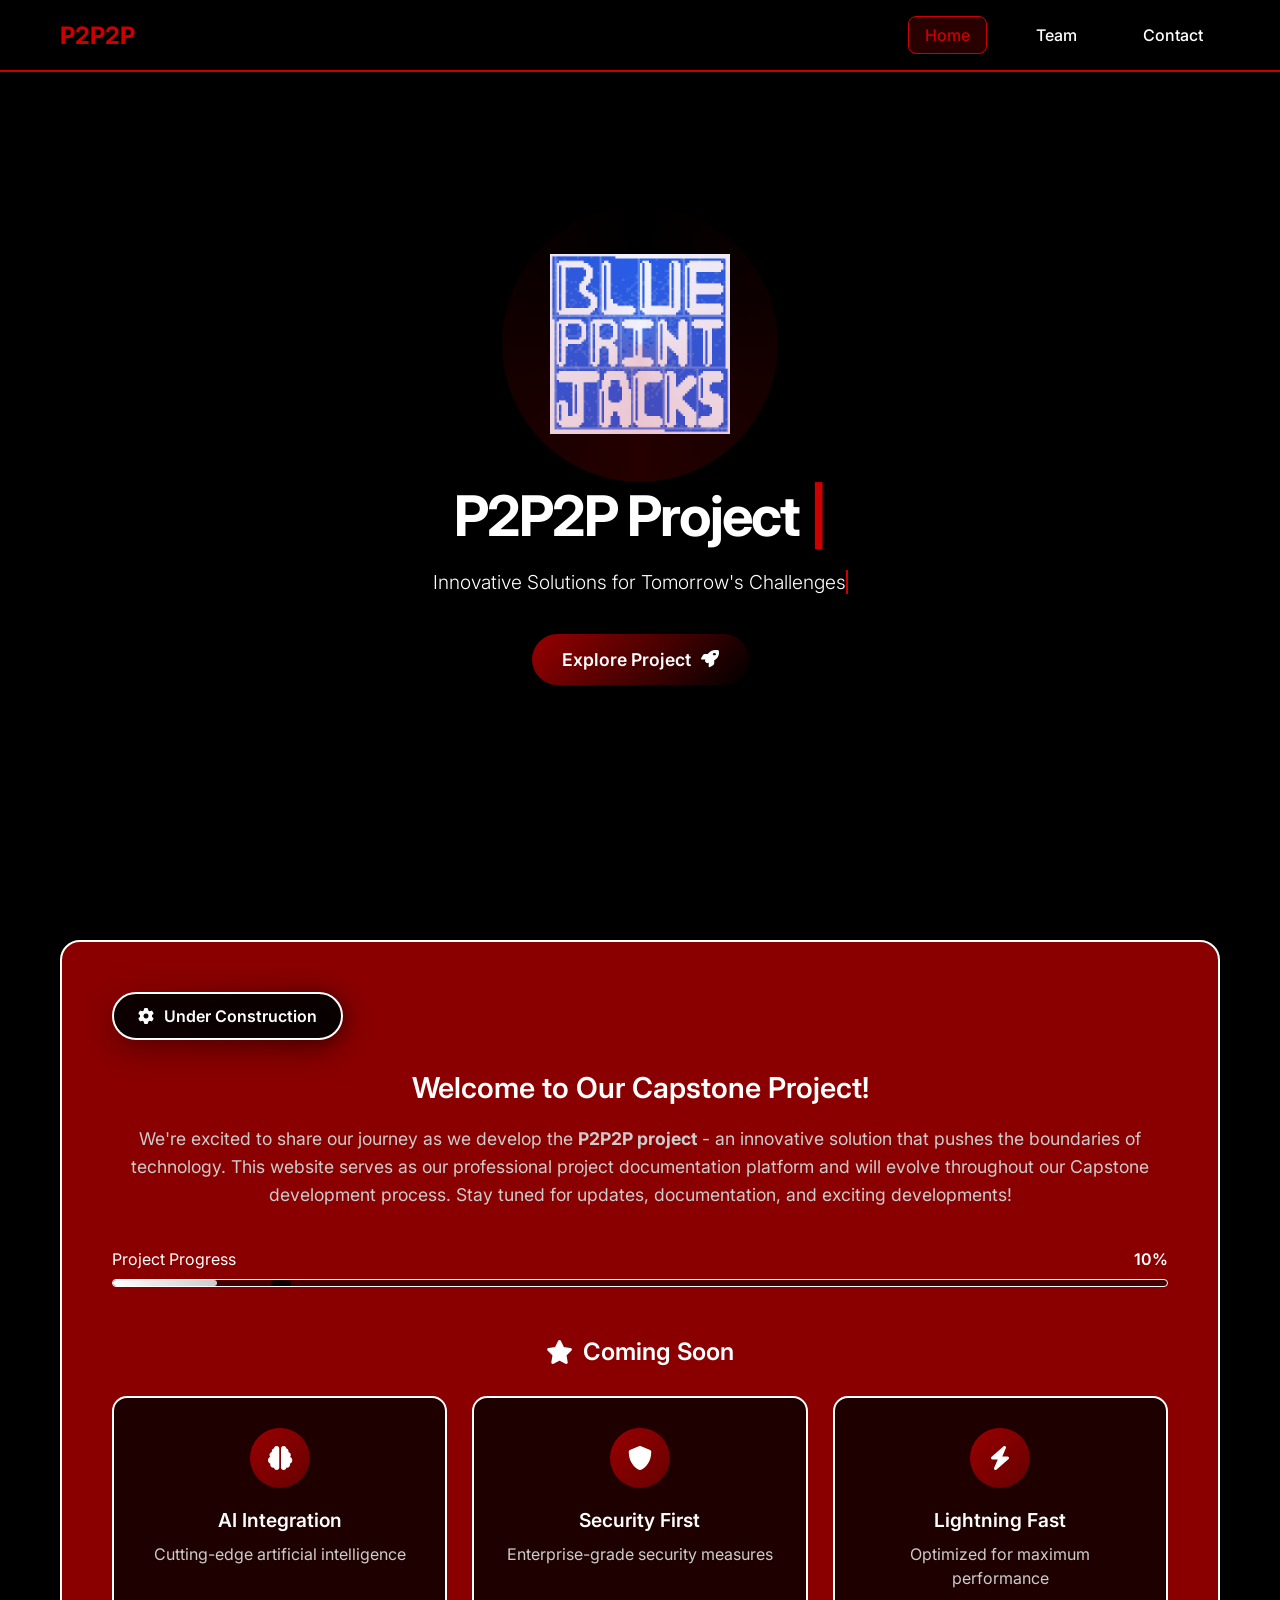
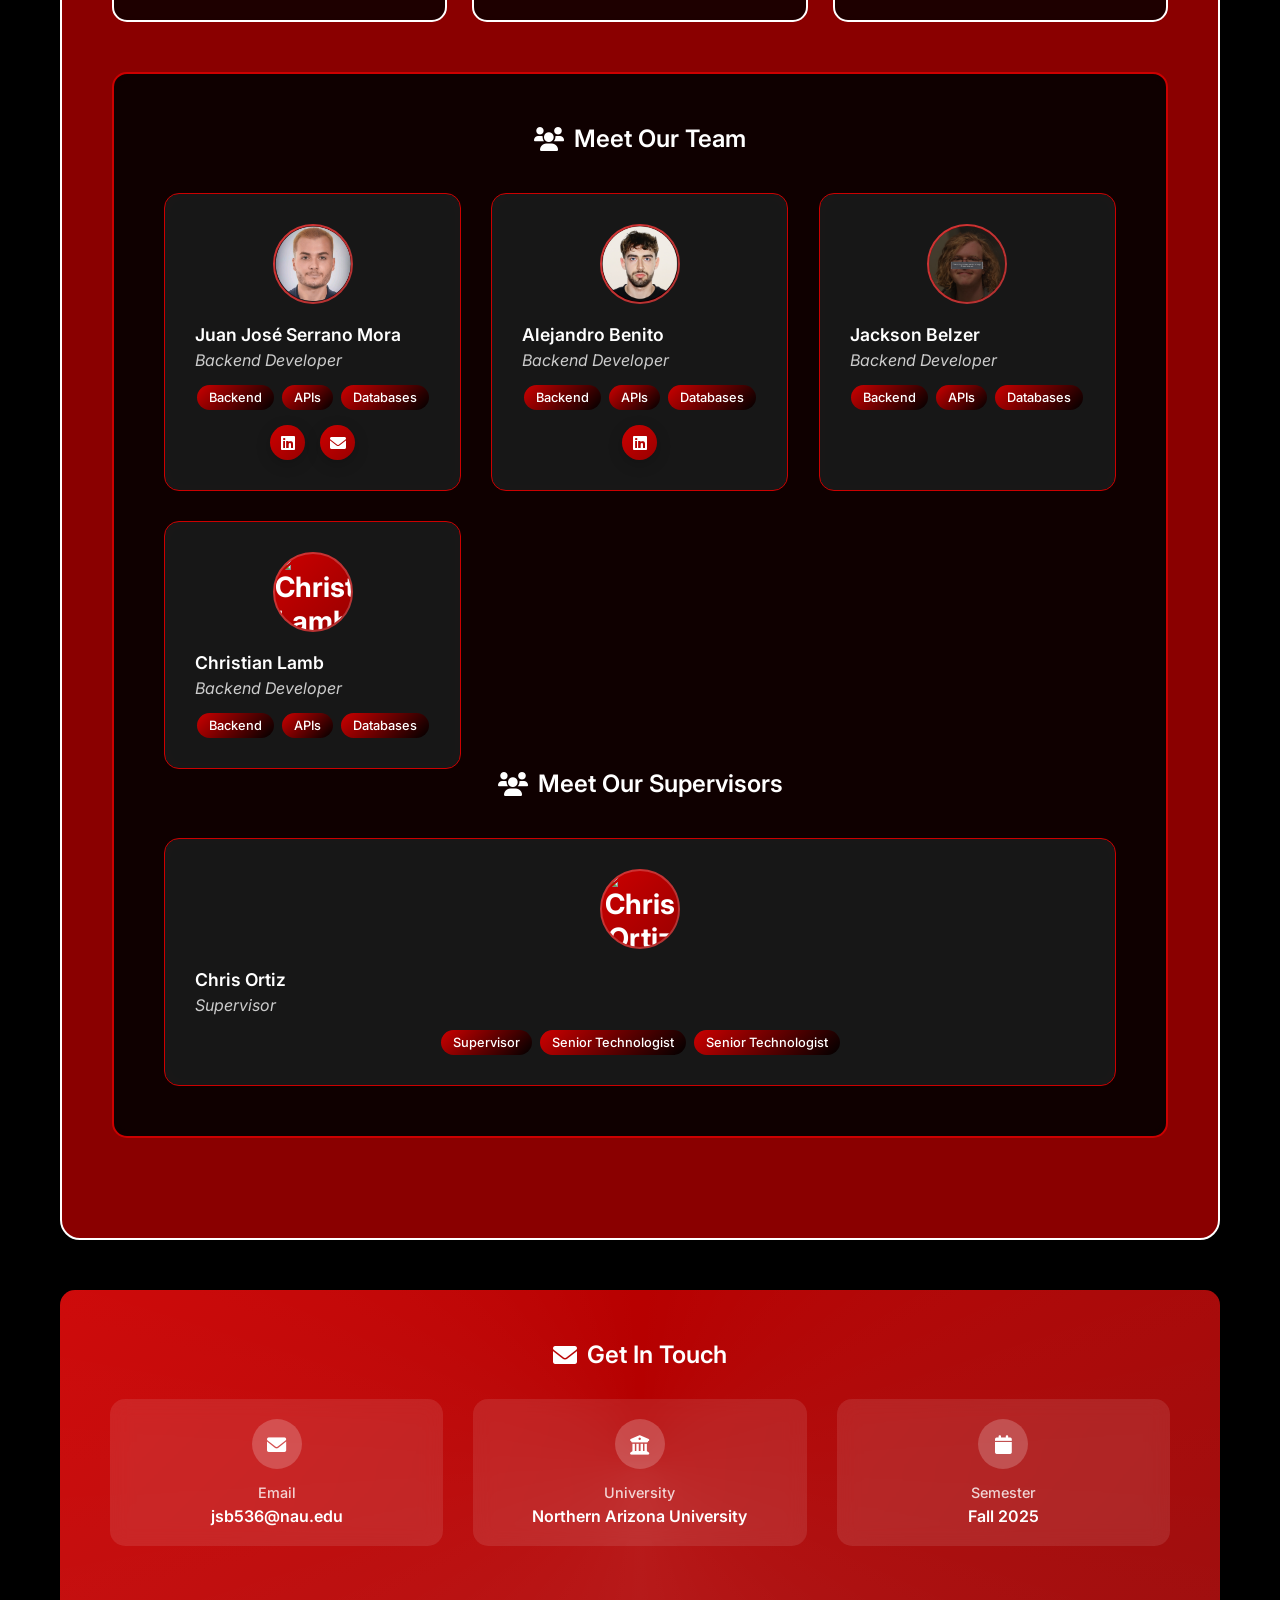
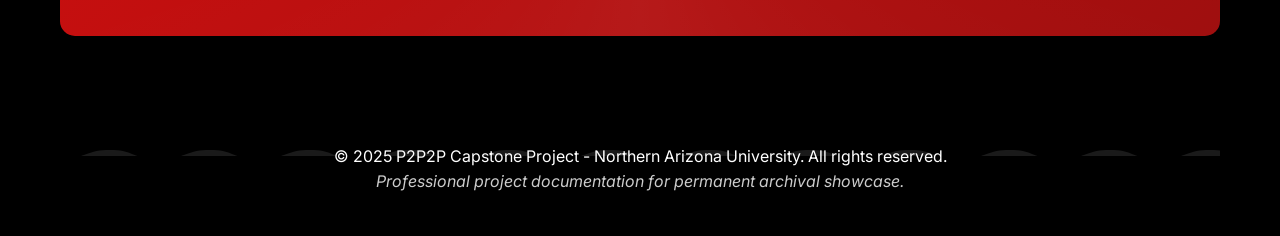
==== index.html @ 93c485c7 "Added new supervisor section and new images" ====
<!DOCTYPE html>
<html lang="en">
<head>
    <meta charset="UTF-8">
    <meta name="viewport" content="width=device-width, initial-scale=1.0">
    <meta name="description" content="P2P2P Capstone Project - Northern Arizona University Fall 2025. Professional project documentation and development showcase.">
    <meta name="keywords" content="Capstone, P2P2P, Northern Arizona University, Software Engineering, Computer Science">
    <meta name="author" content="Juan José Serrano Mora, Alejandro Benito">
    <title>P2P2P - Capstone Project | Northern Arizona University</title>
    <link href="https://fonts.googleapis.com/css2?family=Inter:wght@300;400;600;700&display=swap" rel="stylesheet">
    <link rel="stylesheet" href="https://cdnjs.cloudflare.com/ajax/libs/font-awesome/6.0.0/css/all.min.css">
    <link rel="stylesheet" href="styles.css">
</head>
<body>
    <!-- Particles Background -->
    <div class="particles-container" id="particles"></div>
    
    <!-- Navigation -->
    <nav class="nav">
        <div class="nav-container">
            <div class="nav-logo">P2P2P</div>
            <div class="nav-menu">
                <a href="#home" class="nav-link">Home</a>
                <a href="#team" class="nav-link">Team</a>
                <a href="#contact" class="nav-link">Contact</a>
            </div>
            <div class="nav-toggle" id="mobile-menu">
                <span class="bar"></span>
                <span class="bar"></span>
                <span class="bar"></span>
            </div>
        </div>
    </nav>

    <div class="container">
        <!-- Hero Section -->
        <section class="hero" id="home">
            <div class="hero-content">
                <div class="logo-container">
                    <div class="logo">
                        <img src="./images/blueprint_jacks_big.png" alt="P2P2P Team Logo" class="logo-image">
                        <div class="logo-glow"></div>
                    </div>
                </div>
                <h1 class="project-title">
                    <span class="title-line">P2P2P Project</span>
                    <span class="title-cursor">|</span>
                </h1>
                <p class="project-subtitle typing-text">Innovative Solutions for Tomorrow's Challenges</p>
                <a href="https://github.com/xyloquack/P2P2P" target="_blank" class="cta-button">
                    <span>Explore Project</span>
                    <i class="fas fa-rocket"></i>
                </a>
            </div>
        </section>

        <!-- Main Content -->
        <main class="main-content">
            <div class="construction-badge">
                <i class="fas fa-cog"></i>
                <span>Under Construction</span>
                <div class="badge-glow"></div>
            </div>

            <h2 class="welcome-message">Welcome to Our Capstone Project!</h2>
            
            <p class="description">
                We're excited to share our journey as we develop the <strong>P2P2P project</strong> - an innovative solution that pushes the boundaries 
                of technology. This website serves as our professional project documentation platform and will evolve throughout 
                our Capstone development process. Stay tuned for updates, documentation, and exciting developments!
            </p>

            <!-- Interactive Progress Bar -->
            <div class="progress-section">
                <div class="progress-label">
                    <span>Project Progress</span>
                    <span class="progress-percentage">15%</span>
                </div>
                <div class="progress-bar">
                    <div class="progress-fill"></div>
                    <div class="progress-sparkle"></div>
                </div>
            </div>

            <!-- Features Preview -->
            <div class="features-preview">
                <h3 class="section-title">
                    <i class="fas fa-star"></i>
                    Coming Soon
                </h3>
                <div class="features-grid">
                    <div class="feature-card">
                        <div class="feature-icon">
                            <i class="fas fa-brain"></i>
                        </div>
                        <h4>AI Integration</h4>
                        <p>Cutting-edge artificial intelligence</p>
                    </div>
                    <div class="feature-card">
                        <div class="feature-icon">
                            <i class="fas fa-shield-alt"></i>
                        </div>
                        <h4>Security First</h4>
                        <p>Enterprise-grade security measures</p>
                    </div>
                    <div class="feature-card">
                        <div class="feature-icon">
                            <i class="fas fa-bolt"></i>
                        </div>
                        <h4>Lightning Fast</h4>
                        <p>Optimized for maximum performance</p>
                    </div>
                </div>
            </div>

            <!-- Team Section -->
            <section class="team-section" id="team">
                <h3 class="section-title">
                    <i class="fas fa-users"></i>
                    Meet Our Team
                </h3>
                <div class="team-grid">
                    <div class="team-member">
                        <div class="member-avatar">
                            <img src="./images/juan_jose_serrano.png" alt="Juan José Serrano" class="member-photo">
                            <div class="avatar-ring"></div>
                        </div>
                        <div class="member-info">
                            <div class="member-name">Juan José Serrano Mora</div>
                            <div class="member-role">Backend Developer</div>
                            <div class="member-skills">
                                <span class="skill">Backend</span>
                                <span class="skill">APIs</span>
                                <span class="skill">Databases</span>
                            </div>
                            <div class="member-links">
                                <a href="https://www.linkedin.com/in/juan-jos%C3%A9-serrano-mora/" target="_blank" class="member-linkedin">
                                    <i class="fab fa-linkedin"></i>
                                </a>
                                <a href="mailto:jserranom04@gmail.com" class="member-email">
                                    <i class="fas fa-envelope"></i>
                                </a>
                            </div>
                        </div>
                    </div>
                    <div class="team-member">
                        <div class="member-avatar">
                            <img src="./images/alejandro_benito.png" alt="Alejandro Benito" class="member-photo">
                            <div class="avatar-ring"></div>
                        </div>
                        <div class="member-info">
                            <div class="member-name">Alejandro Benito</div>
                            <div class="member-role">Backend Developer</div>
                            <div class="member-skills">
                                <span class="skill">Backend</span>
                                <span class="skill">APIs</span>
                                <span class="skill">Databases</span>
                            </div>
                            <div class="member-links">
                                <a href="https://www.linkedin.com/in/albenito" target="_blank" class="member-linkedin">
                                    <i class="fab fa-linkedin"></i>
                                </a>
                            </div>
                        </div>
                    </div>
                    <div class="team-member">
                        <div class="member-avatar">
                            <img src="./images/jackson_belzer.png" alt="Jackson Belzer" class="member-photo">
                            <div class="avatar-ring"></div>
                        </div>
                        <div class="member-info">
                            <div class="member-name">Jackson Belzer</div>
                            <div class="member-role">Backend Developer</div>
                            <div class="member-skills">
                                <span class="skill">Backend</span>
                                <span class="skill">APIs</span>
                                <span class="skill">Databases</span>
                            </div>
                        </div>
                    </div>
                    <div class="team-member">
                        <div class="member-avatar">
                            <img src="./images/christian_lamb.png" alt="Christian Lamb" class="member-photo">
                            <div class="avatar-ring"></div>
                        </div>
                        <div class="member-info">
                            <div class="member-name">Christian Lamb</div>
                            <div class="member-role">Backend Developer</div>
                            <div class="member-skills">
                                <span class="skill">Backend</span>
                                <span class="skill">APIs</span>
                                <span class="skill">Databases</span>
                            </div>
                        </div>
                    </div>
                </div>
                <h3 class="section-title">
                    <i class="fas fa-users"></i>
                    Meet Our Supervisors
                </h3>
                <div class="sand disk team">
                    <div class="team-member">
                        <div class="member-avatar">
                            <img src="./images/chris_ortiz.png" alt="Chris Ortiz" class="member-photo">
                            <div class="avatar-ring"></div>
                        </div>
                        <div class="member-info">
                            <div class="member-name">Chris Ortiz</div>
                            <div class="member-role">Supervisor</div>
                            <div class="member-skills">
                                <span class="skill">Supervisor</span>
                                <span class="skill">Senior Technologist</span>
                                <span class="skill">Senior Technologist</span>
                            </div>
                        </div>
                    </div>
                </div>
            </section>
        </main>

        <!-- Contact Section -->
        <section class="contact-section" id="contact">
            <h3 class="section-title">
                <i class="fas fa-envelope"></i>
                Get In Touch
            </h3>
            <div class="contact-content">
                <div class="contact-info">
                    <div class="contact-item">
                        <div class="contact-icon">
                            <i class="fas fa-envelope"></i>
                        </div>
                        <div class="contact-details">
                            <span class="contact-label">Email</span>
                            <span class="contact-value">jsb536@nau.edu</span>
                        </div>
                    </div>
                    <div class="contact-item">
                        <div class="contact-icon">
                            <i class="fas fa-university"></i>
                        </div>
                        <div class="contact-details">
                            <span class="contact-label">University</span>
                            <span class="contact-value">Northern Arizona University</span>
                        </div>
                    </div>
                    <div class="contact-item">
                        <div class="contact-icon">
                            <i class="fas fa-calendar"></i>
                        </div>
                        <div class="contact-details">
                            <span class="contact-label">Semester</span>
                            <span class="contact-value">Fall 2025</span>
                        </div>
                    </div>
                </div>
            </div>
        </section>

        <!-- Footer -->
        <footer class="footer">
            <div class="footer-content">
                <p>&copy; 2025 P2P2P Capstone Project - Northern Arizona University. All rights reserved.</p>
                <p class="footer-tagline">Professional project documentation for permanent archival showcase.</p>
            </div>
            <div class="footer-wave"></div>
        </footer>
    </div>

    <!-- Scripts -->
    <script src="script.js"></script>
</body>
</html>
---- styles.css ----
/* ==========================================================================
   P2P2P Project - Advanced Styles
   ========================================================================== */

/* Reset and Base Styles */
* {
    margin: 0;
    padding: 0;
    box-sizing: border-box;
}

:root {
    --primary-gradient: linear-gradient(135deg, #CC0000 0%, #990000 100%);
    --secondary-gradient: linear-gradient(135deg, #990000 0%, #000000 100%);
    --accent-gradient: linear-gradient(135deg, #CC0000 0%, #000000 100%);
    --dark-gradient: linear-gradient(135deg, #000000 0%, #1A1A1A 100%);
    
    --text-light: rgba(255, 255, 255, 1);
    --text-dark: #FFFFFF;
    --text-muted: #CCCCCC;
    
    --shadow-soft: 0 10px 30px rgba(0, 0, 0, 0.3);
    --shadow-medium: 0 20px 60px rgba(0, 0, 0, 0.4);
    --shadow-strong: 0 30px 80px rgba(204, 0, 0, 0.3);
    
    --border-radius-sm: 8px;
    --border-radius-md: 15px;
    --border-radius-lg: 20px;
    --border-radius-xl: 30px;
    
    --transition-fast: 0.2s ease;
    --transition-medium: 0.3s ease;
    --transition-slow: 0.5s ease;
}

body {
    font-family: 'Inter', sans-serif;
    background: #000000;
    min-height: 100vh;
    color: #FFFFFF;
    overflow-x: hidden;
    position: relative;
}

.container {
    max-width: 1200px;
    margin: 0 auto;
    padding: 0 20px;
    position: relative;
    z-index: 2;
}

/* ==========================================================================
   Particles Background
   ========================================================================== */
.particles-container {
    position: fixed;
    top: 0;
    left: 0;
    width: 100%;
    height: 100%;
    z-index: 1;
    pointer-events: none;
}

.particle {
    position: absolute;
    background: rgba(255, 255, 255, 0.1);
    border-radius: 50%;
    pointer-events: none;
    animation: float-particle linear infinite;
}

@keyframes float-particle {
    from {
        transform: translateY(100vh) rotate(0deg);
        opacity: 0;
    }
    10% {
        opacity: 1;
    }
    90% {
        opacity: 1;
    }
    to {
        transform: translateY(-100px) rotate(360deg);
        opacity: 0;
    }
}

/* ==========================================================================
   Navigation
   ========================================================================== */
.nav {
    position: fixed;
    top: 0;
    left: 0;
    right: 0;
    background: rgba(0, 0, 0, 0.9);
    backdrop-filter: blur(20px);
    border-bottom: 2px solid #CC0000;
    z-index: 1000;
    transition: var(--transition-medium);
}

.nav.scrolled {
    background: rgba(0, 0, 0, 0.95);
    box-shadow: 0 4px 20px rgba(204, 0, 0, 0.3);
}

.nav-container {
    max-width: 1200px;
    margin: 0 auto;
    padding: 1rem 20px;
    display: flex;
    justify-content: space-between;
    align-items: center;
}

.nav-logo {
    font-size: 1.5rem;
    font-weight: 700;
    color: #CC0000;
    text-decoration: none;
    text-shadow: 2px 2px 4px rgba(0, 0, 0, 0.8);
    transition: var(--transition-medium);
}

.nav-logo:hover {
    color: #FF0000;
    text-shadow: 0 0 10px rgba(204, 0, 0, 0.5);
}

.nav-menu {
    display: flex;
    gap: 2rem;
}

.nav-link {
    color: #FFFFFF;
    text-decoration: none;
    font-weight: 500;
    position: relative;
    transition: var(--transition-medium);
    padding: 8px 16px;
    border-radius: var(--border-radius-sm);
    border: 1px solid transparent;
}

.nav-link:hover {
    color: #CC0000;
    background: rgba(204, 0, 0, 0.1);
    border-color: #CC0000;
    transform: translateY(-2px);
}

.nav-link::after {
    content: '';
    position: absolute;
    bottom: 2px;
    left: 50%;
    width: 0;
    height: 2px;
    background: #CC0000;
    transition: var(--transition-medium);
    transform: translateX(-50%);
}

.nav-link:hover::after {
    width: 80%;
}

.nav-toggle {
    display: none;
    flex-direction: column;
    cursor: pointer;
}

.bar {
    width: 25px;
    height: 3px;
    background: white;
    margin: 3px 0;
    transition: var(--transition-medium);
}

/* ==========================================================================
   Hero Section
   ========================================================================== */
.hero {
    min-height: 100vh;
    display: flex;
    align-items: center;
    justify-content: center;
    text-align: center;
    position: relative;
    padding: 60px 0 40px 0;
}

.hero-content {
    position: relative;
    z-index: 3;
}

.logo-container {
    margin-bottom: 30px;
    position: relative;
}

.logo {
    width: 216px;
    height: 216px;
    margin: 0 auto;
    display: flex;
    align-items: center;
    justify-content: center;
    position: relative;
    animation: float 3s ease-in-out infinite;
    transition: var(--transition-medium);
}

.logo:hover {
    transform: scale(1.05);
}

.logo-image {
    width: 180px;
    height: 180px;
    object-fit: contain;
    filter: drop-shadow(4px 4px 8px rgba(0, 0, 0, 0.8));
}

.logo-text {
    font-size: 48px;
    font-weight: bold;
    color: #FFFFFF;
    text-shadow: 2px 2px 4px rgba(0, 0, 0, 0.8);
}

.logo-glow {
    position: absolute;
    top: -30px;
    left: -30px;
    right: -30px;
    bottom: -30px;
    background: conic-gradient(from 0deg, transparent, rgba(204, 0, 0, 0.3), transparent);
    border-radius: 50%;
    animation: rotate 4s linear infinite;
    opacity: 0.6;
}

@keyframes float {
    0%, 100% { transform: translateY(0px); }
    50% { transform: translateY(-10px); }
}

@keyframes rotate {
    from { transform: rotate(0deg); }
    to { transform: rotate(360deg); }
}

.project-title {
    font-size: 3.5rem;
    font-weight: 700;
    color: white;
    margin-bottom: 20px;
    text-shadow: 2px 2px 4px rgba(0, 0, 0, 0.3);
    letter-spacing: -2px;
    position: relative;
}

.title-cursor {
    animation: blink 1s infinite;
    color: #CC0000;
}

@keyframes blink {
    0%, 50% { opacity: 1; }
    51%, 100% { opacity: 0; }
}

.project-subtitle {
    font-size: 1.2rem;
    color: var(--text-light);
    margin-bottom: 40px;
    font-weight: 300;
    opacity: 0;
    animation: fadeInUp 1s ease 0.5s forwards;
}

.typing-text {
    border-right: 2px solid #CC0000;
    animation: typing 3s steps(40, end), blink-caret 0.75s step-end infinite;
    white-space: nowrap;
    overflow: hidden;
}

@keyframes typing {
    from { width: 0; }
    to { width: 100%; }
}

@keyframes blink-caret {
    from, to { border-color: transparent; }
    50% { border-color: #CC0000; }
}

@keyframes fadeInUp {
    from {
        opacity: 0;
        transform: translateY(30px);
    }
    to {
        opacity: 1;
        transform: translateY(0);
    }
}

.cta-button {
    background: var(--secondary-gradient);
    color: white;
    border: none;
    padding: 15px 30px;
    border-radius: var(--border-radius-xl);
    font-size: 1.1rem;
    font-weight: 600;
    cursor: pointer;
    transition: var(--transition-medium);
    box-shadow: var(--shadow-soft);
    position: relative;
    overflow: hidden;
    display: inline-flex;
    align-items: center;
    gap: 10px;
    text-decoration: none;
}

.cta-button::before {
    content: '';
    position: absolute;
    top: 0;
    left: -100%;
    width: 100%;
    height: 100%;
    background: rgba(255, 255, 255, 0.2);
    transition: var(--transition-medium);
}

.cta-button:hover::before {
    left: 100%;
}

.cta-button:hover {
    transform: translateY(-3px);
    box-shadow: var(--shadow-medium);
}

.cta-button i {
    transition: var(--transition-medium);
}

.cta-button:hover i {
    transform: translateX(5px);
}

/* ==========================================================================
   Main Content
   ========================================================================== */
.main-content {
    background: rgba(153, 0, 0, 0.9);
    backdrop-filter: blur(20px);
    border-radius: var(--border-radius-lg);
    padding: 50px;
    margin: 40px 0;
    box-shadow: var(--shadow-medium);
    position: relative;
    border: 2px solid #FFFFFF;
}

.construction-badge {
    display: inline-flex;
    align-items: center;
    background: rgba(0, 0, 0, 0.9);
    color: white;
    padding: 12px 24px;
    border-radius: var(--border-radius-xl);
    font-weight: 600;
    margin-bottom: 30px;
    box-shadow: var(--shadow-soft);
    position: relative;
    gap: 10px;
    animation: pulse-badge 2s ease-in-out infinite;
    border: 2px solid #FFFFFF;
}

@keyframes pulse-badge {
    0%, 100% { transform: scale(1); }
    50% { transform: scale(1.05); }
}

.construction-badge i {
    animation: spin 2s linear infinite;
}

@keyframes spin {
    from { transform: rotate(0deg); }
    to { transform: rotate(360deg); }
}

.badge-glow {
    position: absolute;
    top: -2px;
    left: -2px;
    right: -2px;
    bottom: -2px;
    background: var(--secondary-gradient);
    border-radius: var(--border-radius-xl);
    z-index: -1;
    filter: blur(10px);
    opacity: 0.5;
    animation: glow-pulse 2s ease-in-out infinite;
}

@keyframes glow-pulse {
    0%, 100% { opacity: 0.5; }
    50% { opacity: 0.8; }
}

.welcome-message {
    font-size: 1.8rem;
    font-weight: 600;
    color: #FFFFFF;
    margin-bottom: 20px;
    text-align: center;
}

.description {
    font-size: 1.1rem;
    line-height: 1.6;
    color: #CCCCCC;
    text-align: center;
    margin-bottom: 40px;
}

/* ==========================================================================
   Progress Section
   ========================================================================== */
.progress-section {
    margin: 40px 0;
}

.progress-label {
    display: flex;
    justify-content: space-between;
    align-items: center;
    margin-bottom: 10px;
}

.progress-percentage {
    font-weight: 600;
    color: #FFFFFF;
}

.progress-bar {
    width: 100%;
    height: 8px;
    background: rgba(0, 0, 0, 0.5);
    border-radius: var(--border-radius-sm);
    overflow: hidden;
    position: relative;
    border: 1px solid #FFFFFF;
}

.progress-fill {
    height: 100%;
    background: linear-gradient(90deg, #FFFFFF 0%, #CCCCCC 100%);
    width: 15%;
    border-radius: var(--border-radius-sm);
    animation: progress-pulse 2s ease-in-out infinite;
    position: relative;
}

@keyframes progress-pulse {
    0%, 100% { opacity: 1; }
    50% { opacity: 0.7; }
}

.progress-sparkle {
    position: absolute;
    top: 0;
    left: 15%;
    width: 20px;
    height: 8px;
    background: rgba(0, 0, 0, 0.8);
    border-radius: var(--border-radius-sm);
    animation: sparkle 1.5s ease-in-out infinite;
}

@keyframes sparkle {
    0%, 100% { opacity: 0; transform: translateX(-10px); }
    50% { opacity: 1; transform: translateX(10px); }
}

/* ==========================================================================
   Features Preview
   ========================================================================== */
.features-preview {
    margin: 50px 0;
}

.section-title {
    font-size: 1.5rem;
    font-weight: 600;
    color: #FFFFFF;
    margin-bottom: 30px;
    display: flex;
    align-items: center;
    justify-content: center;
}

.section-title i {
    margin-right: 10px;
    color: #FFFFFF;
}

.features-grid {
    display: grid;
    grid-template-columns: repeat(auto-fit, minmax(280px, 1fr));
    gap: 25px;
    margin-top: 30px;
}

.feature-card {
    background: rgba(0, 0, 0, 0.8);
    backdrop-filter: blur(10px);
    border-radius: var(--border-radius-md);
    padding: 30px;
    text-align: center;
    transition: var(--transition-medium);
    border: 2px solid #FFFFFF;
    position: relative;
    overflow: hidden;
}

.feature-card::before {
    content: '';
    position: absolute;
    top: 0;
    left: -100%;
    width: 100%;
    height: 100%;
    background: linear-gradient(90deg, transparent, rgba(255, 255, 255, 0.3), transparent);
    transition: var(--transition-slow);
}

.feature-card:hover::before {
    left: 100%;
}

.feature-card:hover {
    transform: translateY(-10px);
    box-shadow: var(--shadow-medium);
}

.feature-icon {
    width: 60px;
    height: 60px;
    background: linear-gradient(135deg, #990000 0%, #660000 100%);
    border-radius: 50%;
    display: flex;
    align-items: center;
    justify-content: center;
    margin: 0 auto 20px;
    color: white;
    font-size: 24px;
    transition: var(--transition-medium);
}

.feature-card:hover .feature-icon {
    transform: scale(1.1) rotate(360deg);
}

.feature-card h4 {
    font-size: 1.2rem;
    font-weight: 600;
    margin-bottom: 10px;
    color: #FFFFFF;
}

.feature-card p {
    color: #CCCCCC;
    line-height: 1.5;
}

/* ==========================================================================
   Team Section
   ========================================================================== */
.team-section {
    background: rgba(0, 0, 0, 0.9);
    backdrop-filter: blur(10px);
    border-radius: var(--border-radius-md);
    padding: 50px;
    margin: 50px 0;
    border: 2px solid #CC0000;
    position: relative;
}

.team-section .section-title {
    margin-bottom: 40px;
    color: var(--text-light);
}

.team-grid {
    display: grid;
    grid-template-columns: repeat(auto-fit, minmax(280px, 1fr));
    gap: 30px;
}

.team-member {
    background: rgba(26, 26, 26, 0.9);
    backdrop-filter: blur(10px);
    border-radius: var(--border-radius-md);
    padding: 30px;
    text-align: center;
    transition: var(--transition-medium);
    border: 1px solid #CC0000;
    position: relative;
    overflow: hidden;
}

.team-member:hover {
    transform: translateY(-10px);
    box-shadow: var(--shadow-medium);
}

.member-avatar {
    width: 80px;
    height: 80px;
    background: var(--primary-gradient);
    border-radius: 50%;
    margin: 0 auto 20px;
    display: flex;
    align-items: center;
    justify-content: center;
    color: white;
    font-size: 28px;
    font-weight: bold;
    position: relative;
    transition: var(--transition-medium);
}

.member-avatar span {
    z-index: 2;
    position: relative;
}

.member-photo {
    width: 100%;
    height: 100%;
    border-radius: 50%;
    object-fit: cover;
    z-index: 2;
    position: relative;
    border: 2px solid rgba(255, 255, 255, 0.2);
    transition: var(--transition-medium);
}

.team-member:hover .member-photo {
    border-color: rgba(255, 255, 255, 0.6);
    transform: scale(1.05);
}

.avatar-ring {
    position: absolute;
    top: -5px;
    left: -5px;
    right: -5px;
    bottom: -5px;
    border: 2px solid transparent;
    border-radius: 50%;
    background: conic-gradient(from 0deg, transparent, #CC0000, transparent);
    animation: rotate 3s linear infinite;
    opacity: 0;
    transition: var(--transition-medium);
}

.team-member:hover .avatar-ring {
    opacity: 1;
}

.team-member:hover .member-avatar {
    transform: scale(1.1);
}

.member-info {
    text-align: left;
}

.member-name {
    font-weight: 600;
    color: #FFFFFF;
    margin-bottom: 5px;
    font-size: 1.1rem;
}

.member-role {
    color: #CCCCCC;
    margin-bottom: 15px;
    font-style: italic;
}

.member-skills {
    display: flex;
    flex-wrap: wrap;
    gap: 8px;
    justify-content: center;
}

.skill {
    background: var(--accent-gradient);
    color: white;
    padding: 5px 12px;
    border-radius: var(--border-radius-xl);
    font-size: 0.8rem;
    font-weight: 500;
    transition: var(--transition-medium);
}

.skill:hover {
    transform: scale(1.05);
}

.member-links {
    display: flex;
    justify-content: center;
    gap: 15px;
    margin-top: 15px;
}

.member-linkedin,
.member-email {
    width: 35px;
    height: 35px;
    background: var(--primary-gradient);
    border-radius: 50%;
    display: flex;
    align-items: center;
    justify-content: center;
    color: white;
    text-decoration: none;
    font-size: 16px;
    transition: var(--transition-medium);
    box-shadow: 0 4px 15px rgba(0, 0, 0, 0.2);
}

.member-linkedin:hover,
.member-email:hover {
    transform: translateY(-3px) scale(1.1);
    box-shadow: 0 8px 25px rgba(204, 0, 0, 0.4);
}

/* ==========================================================================
   Contact Section
   ========================================================================== */
.contact-section {
    background: var(--primary-gradient);
    color: white;
    border-radius: var(--border-radius-md);
    padding: 50px;
    margin: 50px 0;
    text-align: center;
    position: relative;
    overflow: hidden;
}

.contact-section::before {
    content: '';
    position: absolute;
    top: -50%;
    left: -50%;
    width: 200%;
    height: 200%;
    background: conic-gradient(from 0deg, transparent, rgba(255, 255, 255, 0.1), transparent);
    animation: rotate 20s linear infinite;
}

.contact-content {
    position: relative;
    z-index: 2;
}

.contact-section .section-title {
    color: white;
    margin-bottom: 30px;
}

.contact-info {
    display: grid;
    grid-template-columns: repeat(auto-fit, minmax(250px, 1fr));
    gap: 30px;
    margin-bottom: 40px;
}

.contact-item {
    display: flex;
    flex-direction: column;
    align-items: center;
    text-align: center;
    transition: var(--transition-medium);
    padding: 20px;
    border-radius: var(--border-radius-md);
    background: rgba(255, 255, 255, 0.1);
    backdrop-filter: blur(10px);
}

.contact-item:hover {
    transform: translateY(-5px);
    background: rgba(255, 255, 255, 0.2);
}

.contact-icon {
    width: 50px;
    height: 50px;
    background: rgba(255, 255, 255, 0.2);
    border-radius: 50%;
    display: flex;
    align-items: center;
    justify-content: center;
    margin-bottom: 15px;
    font-size: 1.2rem;
    transition: var(--transition-medium);
}

.contact-item:hover .contact-icon {
    transform: scale(1.1);
    background: rgba(255, 255, 255, 0.3);
}

.contact-details {
    display: flex;
    flex-direction: column;
    gap: 5px;
}

.contact-label {
    font-size: 0.9rem;
    opacity: 0.8;
    font-weight: 500;
}

.contact-value {
    font-weight: 600;
}

.social-links {
    display: flex;
    justify-content: center;
    gap: 20px;
}

.social-link {
    background: rgba(0, 0, 0, 0.6);
    backdrop-filter: blur(10px);
    border-radius: var(--border-radius-md);
    display: flex;
    align-items: center;
    justify-content: center;
    color: white;
    text-decoration: none;
    transition: var(--transition-medium);
    font-size: 1.1rem;
    padding: 15px 25px;
    border: 2px solid rgba(255, 255, 255, 0.3);
    gap: 10px;
    font-weight: 600;
}

.social-link i {
    font-size: 1.3rem;
}

.social-link:hover {
    transform: translateY(-3px);
    background: rgba(0, 0, 0, 0.8);
    border-color: #FFFFFF;
    box-shadow: 0 8px 25px rgba(0, 0, 0, 0.4);
    color: #FFFFFF;
}

/* ==========================================================================
   Footer
   ========================================================================== */
.footer {
    text-align: center;
    padding: 60px 0 40px;
    position: relative;
}

.footer-content {
    position: relative;
    z-index: 2;
}

.footer-content p {
    color: var(--text-light);
    margin-bottom: 5px;
}

.footer-tagline {
    font-style: italic;
    opacity: 0.8;
}

.footer-wave {
    position: absolute;
    bottom: 0;
    left: 0;
    right: 0;
    height: 100px;
    background: url("data:image/svg+xml,%3Csvg width='100' height='20' viewBox='0 0 100 20' xmlns='http://www.w3.org/2000/svg'%3E%3Cpath d='M21.184 20c.357-.13.72-.264 1.088-.402l1.768-.661C33.64 15.347 39.647 14 50 14c10.271 0 15.362 1.222 24.629 4.928.955.383 1.944.79 2.965 1.218.383.16.692.327.855.479l.088.082.025.028.008.008-.001.001-.013-.019c-.012-.019-.022-.035-.032-.051L80 20H21.184z' fill='rgba(255,255,255,0.1)' fill-rule='evenodd'/%3E%3C/svg%3E") repeat-x;
    animation: wave 10s ease-in-out infinite;
}

@keyframes wave {
    0%, 100% { transform: translateX(0); }
    50% { transform: translateX(-50px); }
}

/* ==========================================================================
   Mobile Responsive
   ========================================================================== */
@media (max-width: 768px) {
    .nav-menu {
        position: fixed;
        left: -100%;
        top: 70px;
        flex-direction: column;
        background: rgba(0, 0, 0, 0.95);
        width: 100%;
        text-align: center;
        transition: var(--transition-medium);
        box-shadow: 0 4px 20px rgba(204, 0, 0, 0.3);
        backdrop-filter: blur(20px);
        padding: 20px 0;
        border-bottom: 2px solid #CC0000;
    }

    .nav-menu.active {
        left: 0;
    }

    .nav-menu .nav-link {
        color: #FFFFFF;
        margin: 10px 0;
        display: block;
        width: 80%;
        margin-left: auto;
        margin-right: auto;
    }

    .nav-menu .nav-link:hover {
        background: rgba(204, 0, 0, 0.2);
    }

    .nav-toggle {
        display: flex;
    }

    .nav-toggle.active .bar:nth-child(2) {
        opacity: 0;
    }

    .nav-toggle.active .bar:nth-child(1) {
        transform: translateY(8px) rotate(45deg);
    }

    .nav-toggle.active .bar:nth-child(3) {
        transform: translateY(-8px) rotate(-45deg);
    }

    .project-title {
        font-size: 2.5rem;
    }

    .hero {
        padding: 80px 0 40px;
    }

    .main-content {
        padding: 30px 20px;
        margin: 20px 10px;
    }

    .team-section {
        padding: 30px 20px;
    }

    .contact-section {
        padding: 30px 20px;
    }

    .contact-info {
        grid-template-columns: 1fr;
        gap: 20px;
    }

    .features-grid {
        grid-template-columns: 1fr;
    }

    .team-grid {
        grid-template-columns: 1fr;
    }
}

@media (max-width: 480px) {
    .project-title {
        font-size: 2rem;
    }

    .logo {
        width: 150px;
        height: 150px;
    }

    .logo-image {
        width: 130px;
        height: 130px;
    }

    .logo-text {
        font-size: 36px;
    }

    .member-skills {
        justify-content: center;
    }
}
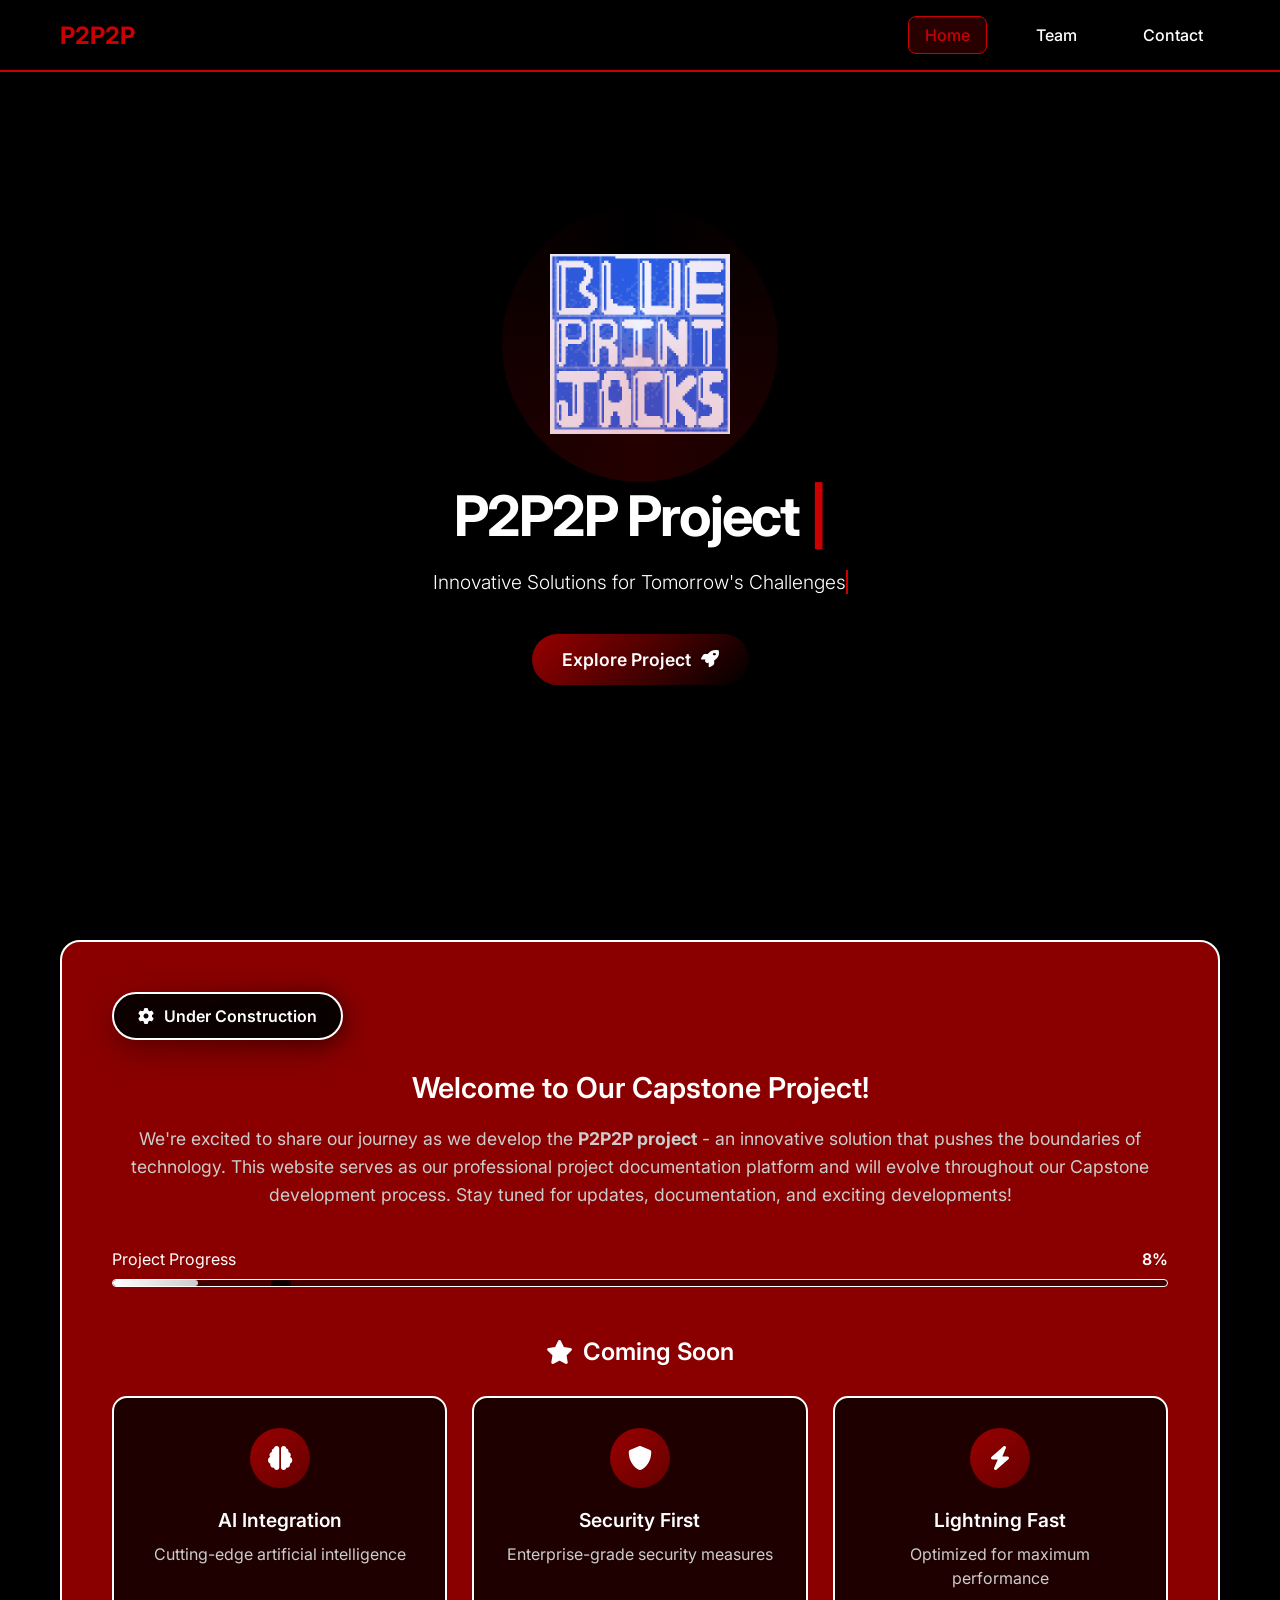
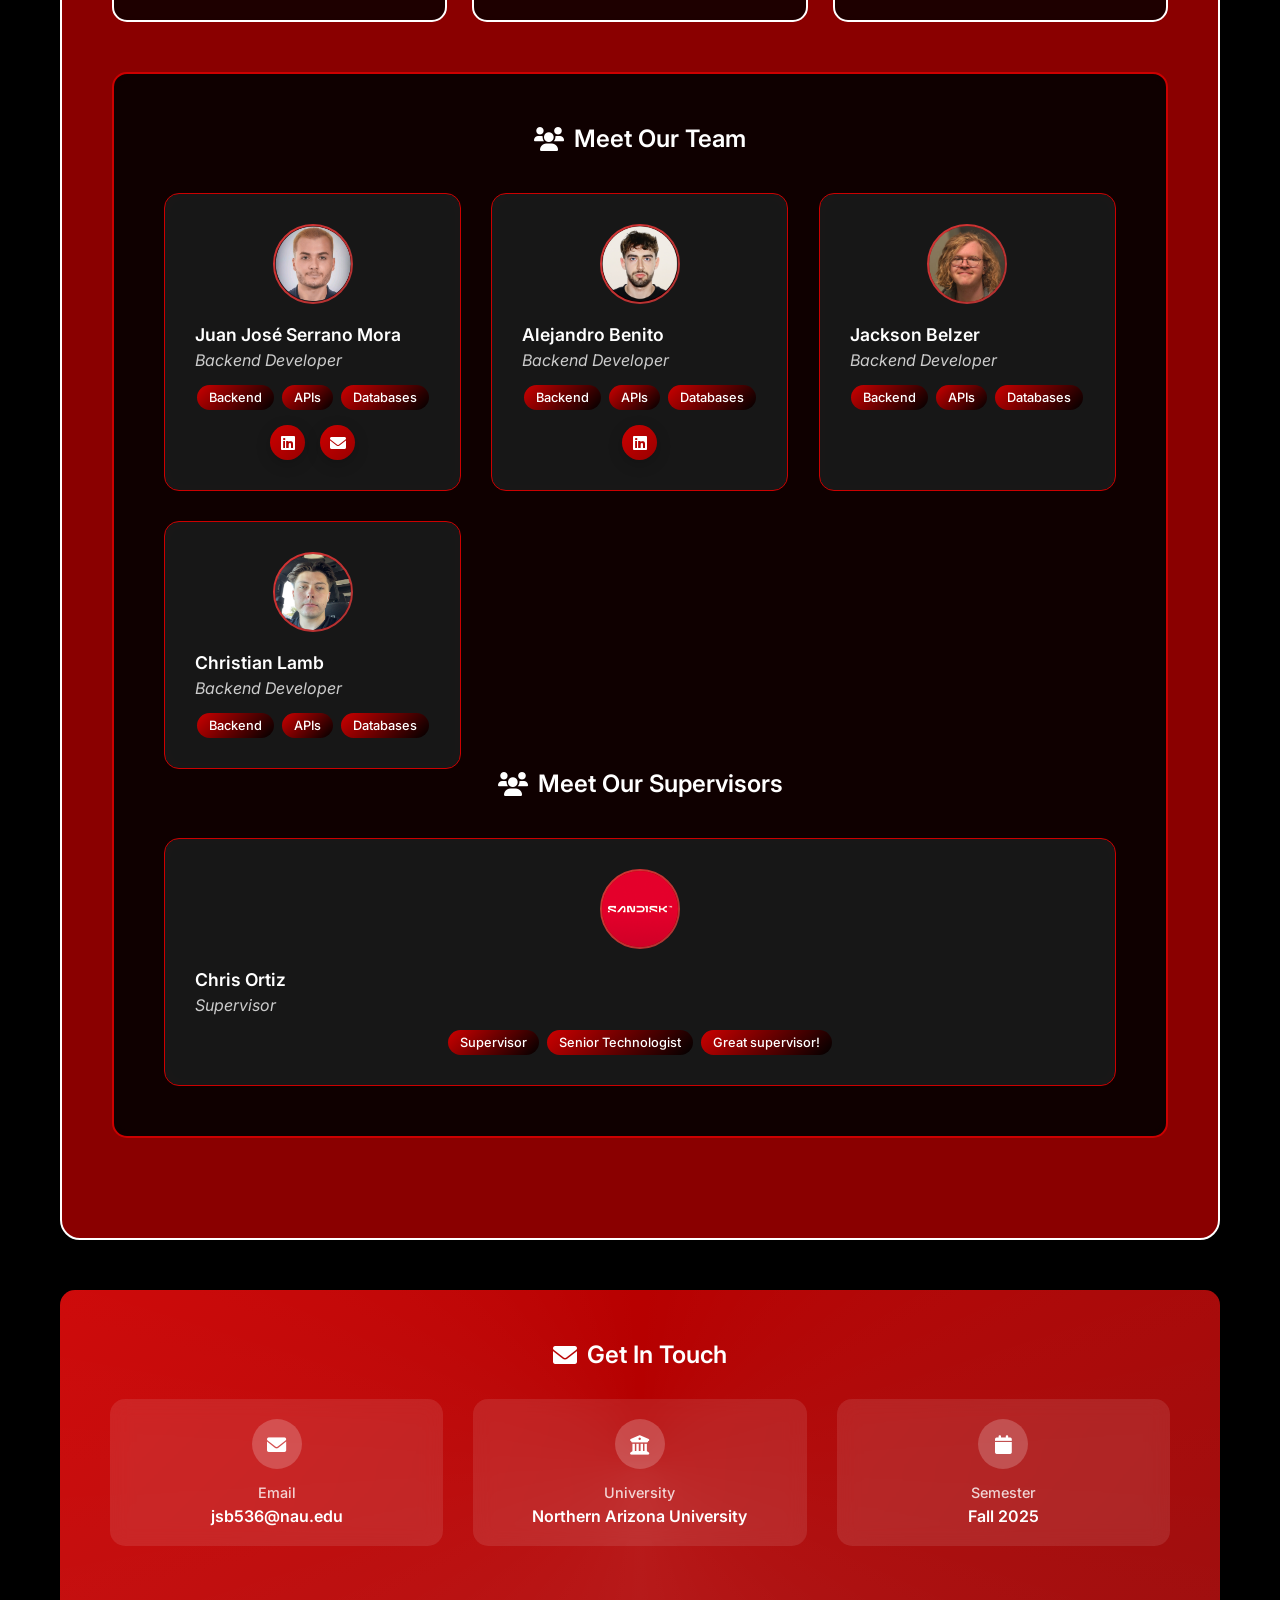
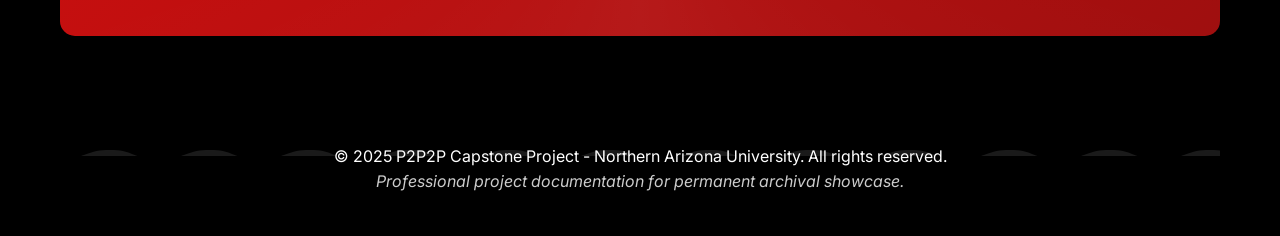
==== commit 862095bb: "Everything is in place" ====
--- a/index.html
+++ b/index.html
@@ -201,7 +201,7 @@
                 <div class="sand disk team">
                     <div class="team-member">
                         <div class="member-avatar">
-                            <img src="./images/chris_ortiz.png" alt="Chris Ortiz" class="member-photo">
+                            <img src="./images/sand-disk.png" alt="Chris Ortiz" class="member-photo">
                             <div class="avatar-ring"></div>
                         </div>
                         <div class="member-info">
@@ -210,7 +210,7 @@
                             <div class="member-skills">
                                 <span class="skill">Supervisor</span>
                                 <span class="skill">Senior Technologist</span>
-                                <span class="skill">Senior Technologist</span>
+                                <span class="skill">Great supervisor!</span>
                             </div>
                         </div>
                     </div>
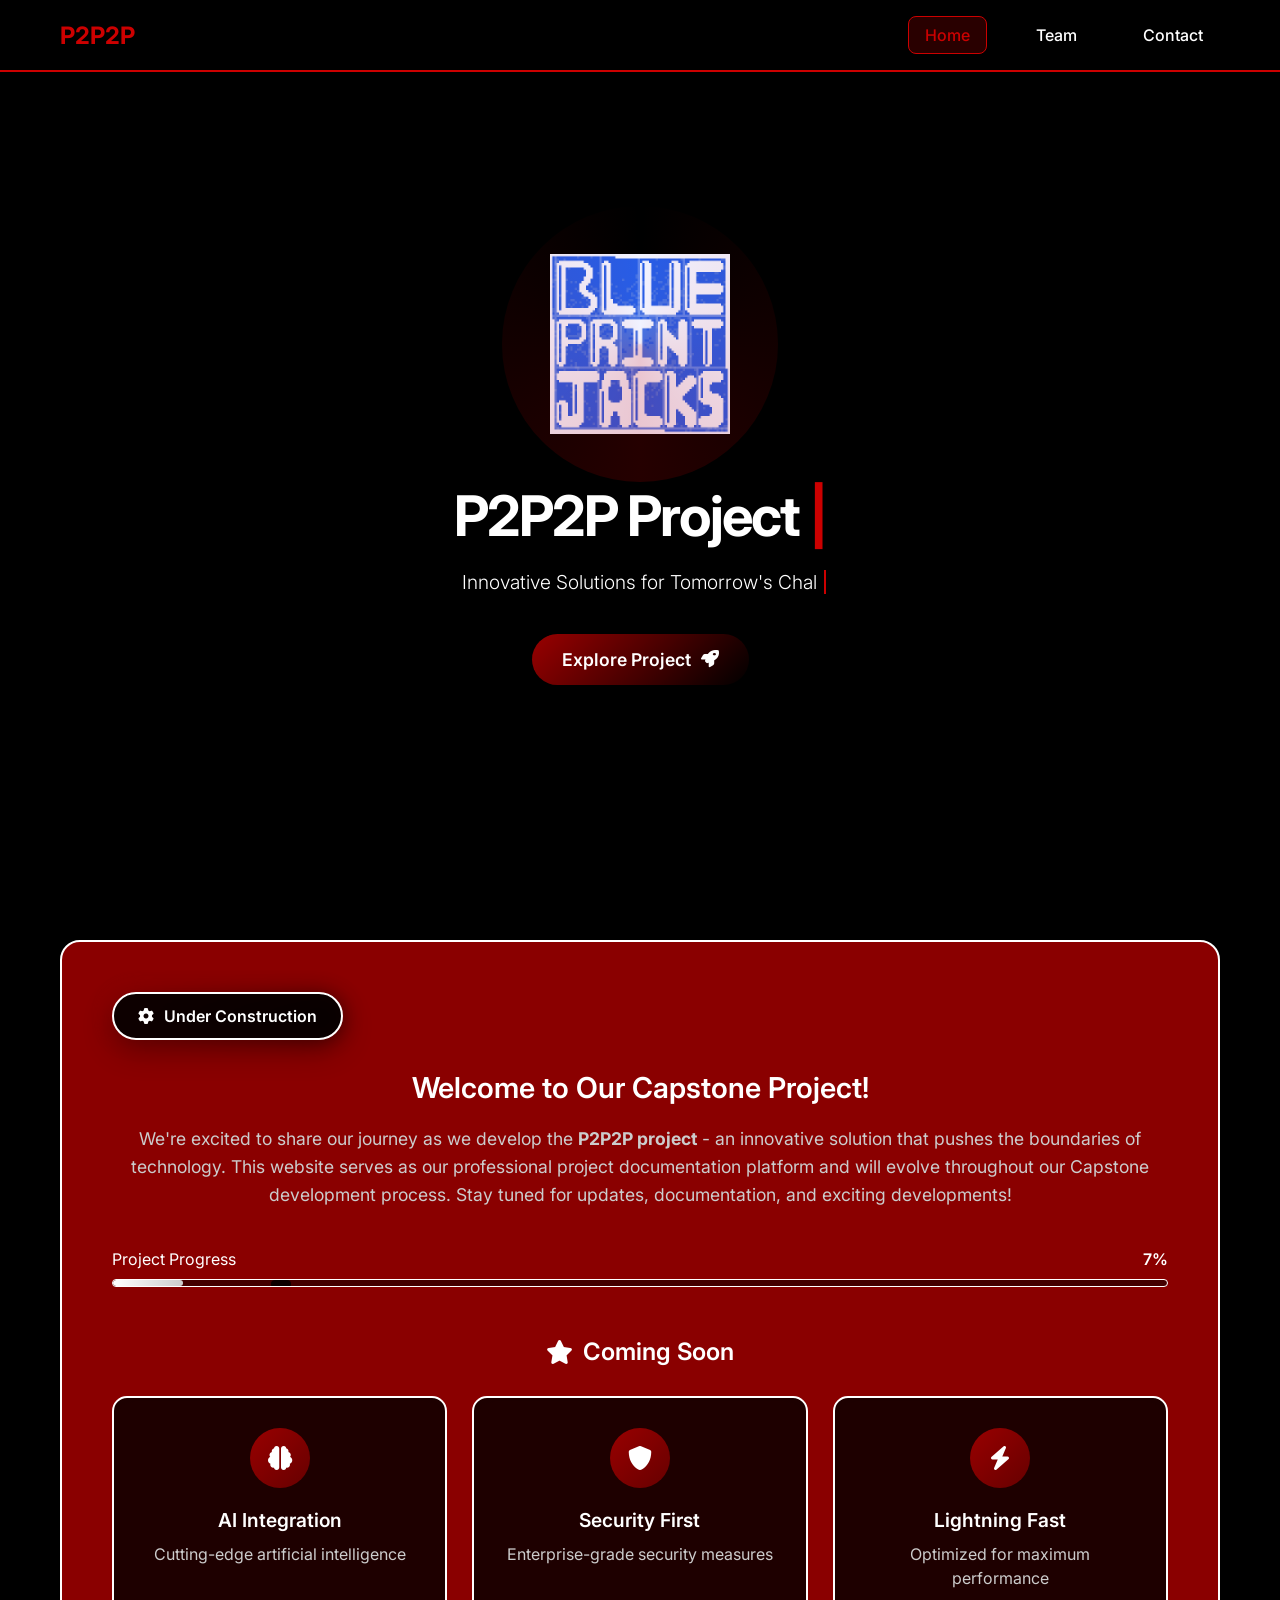
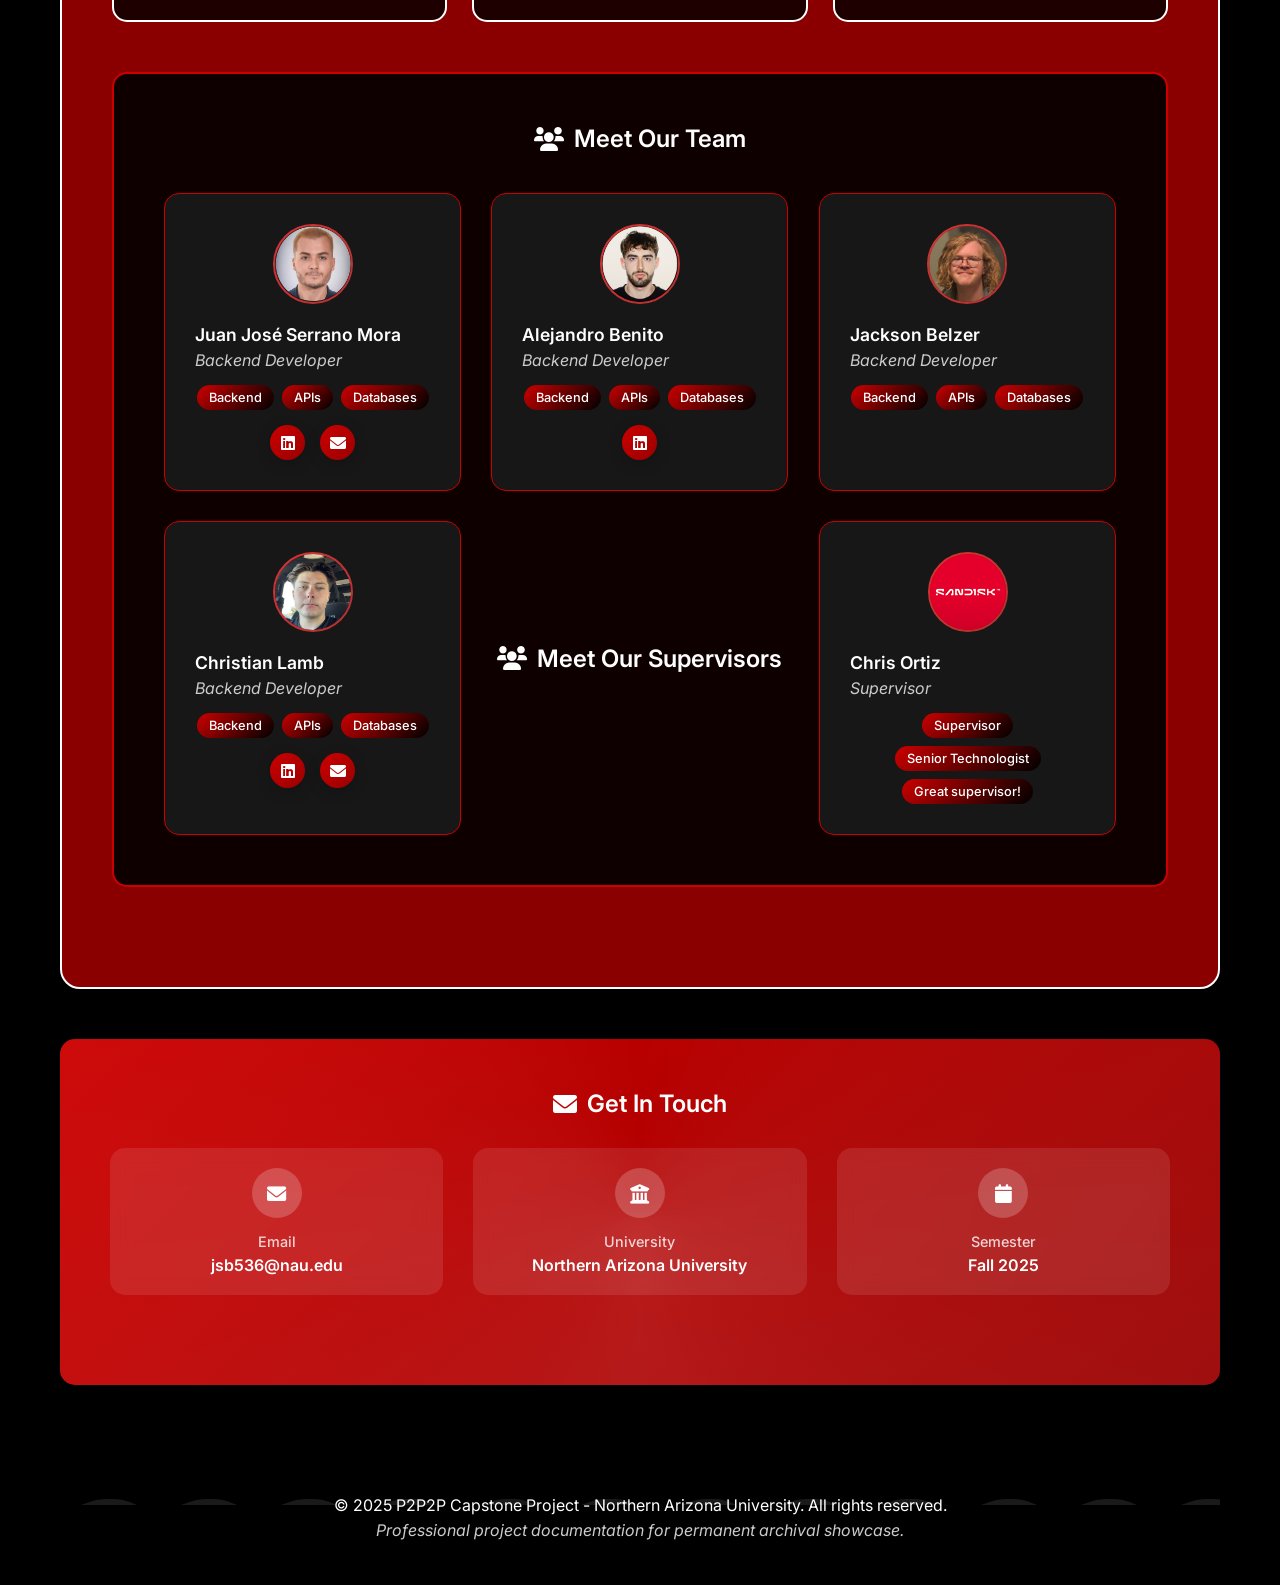
==== commit dae98b89: "Added my linkedin and email" ====
--- a/index.html
+++ b/index.html
@@ -191,9 +191,16 @@
                                 <span class="skill">APIs</span>
                                 <span class="skill">Databases</span>
                             </div>
-                        </div>
-                    </div>
-                </div>
+                            <div class="member-links">
+                                <a href="https://www.linkedin.com/in/christian-lamb-0655a2247" target="_blank" class="member-linkedin">
+                                    <i class="fab fa-linkedin"></i>
+                                </a>
+                                <a href="mailto:cjl525@nau.edu" class="member-email">
+                                    <i class="fas fa-envelope"></i>
+                                </a>
+                            </div>
+                        </div>
+                    </div>
                 <h3 class="section-title">
                     <i class="fas fa-users"></i>
                     Meet Our Supervisors
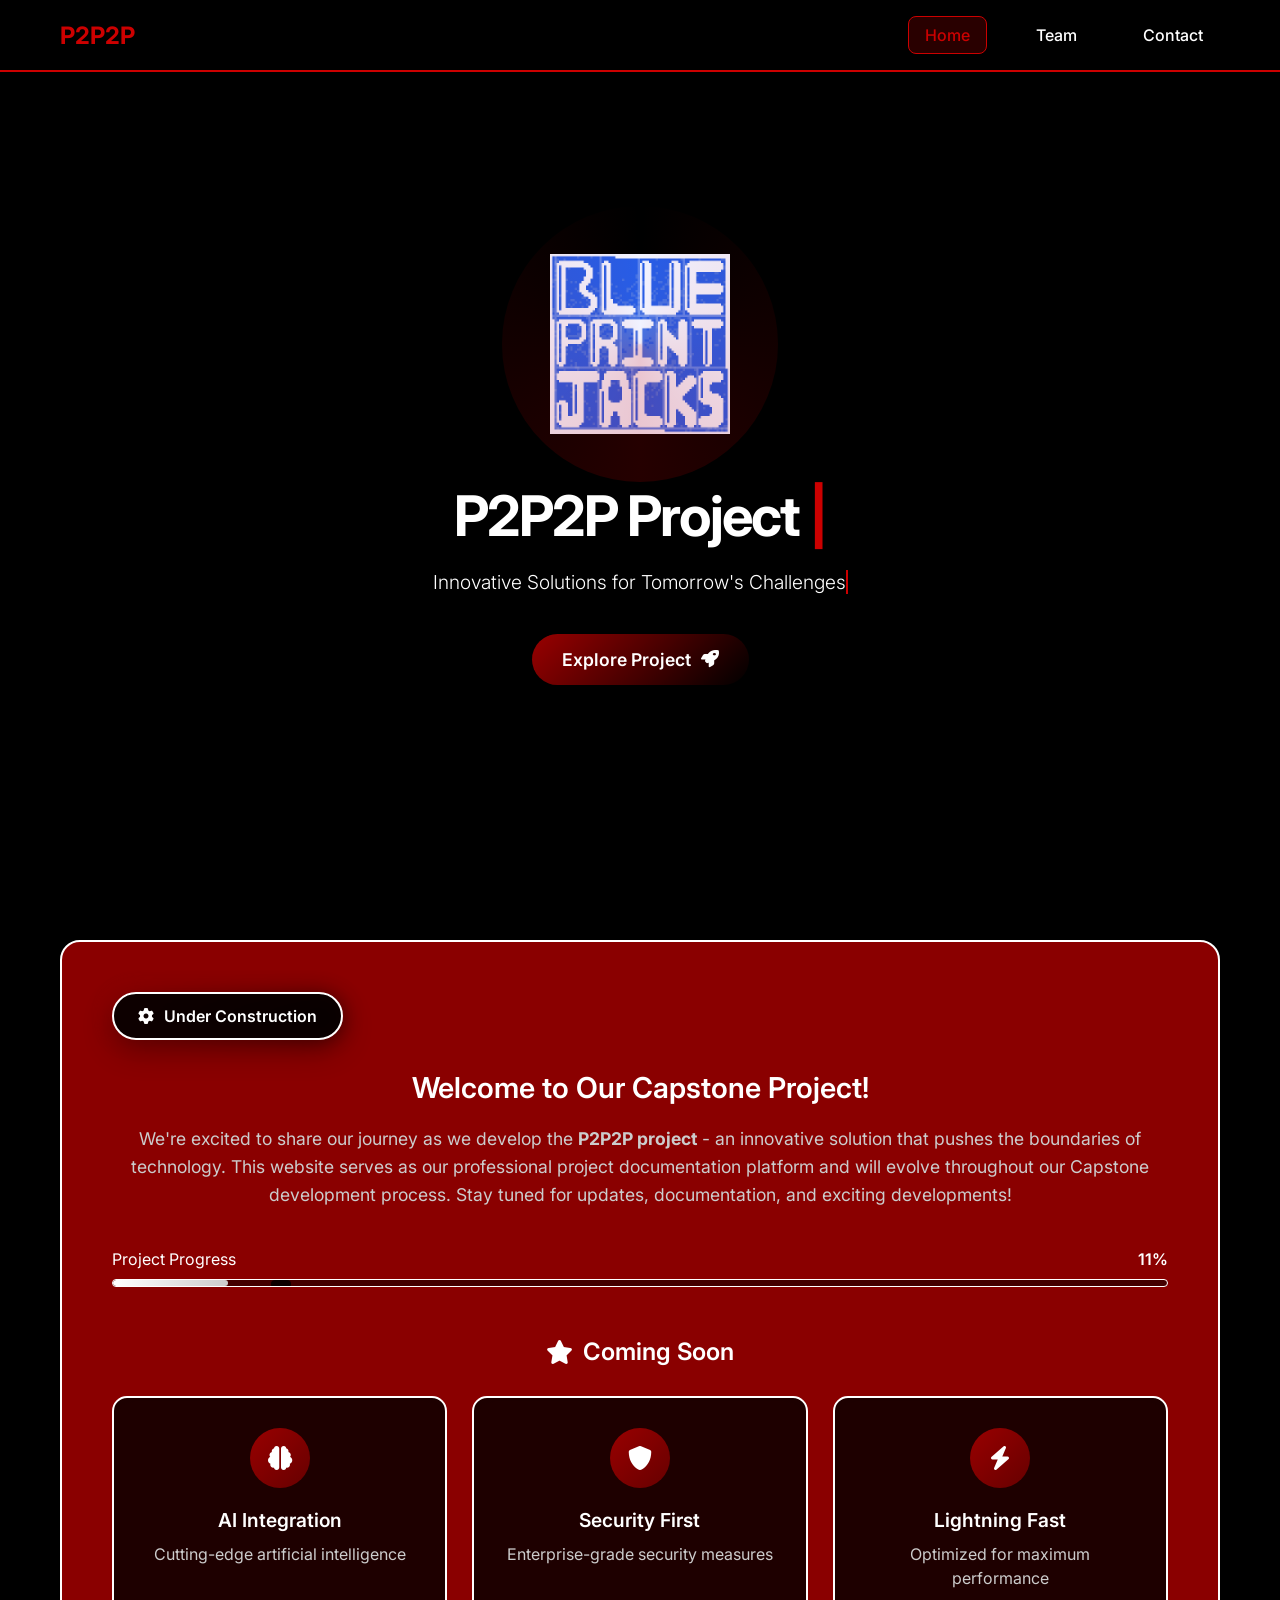
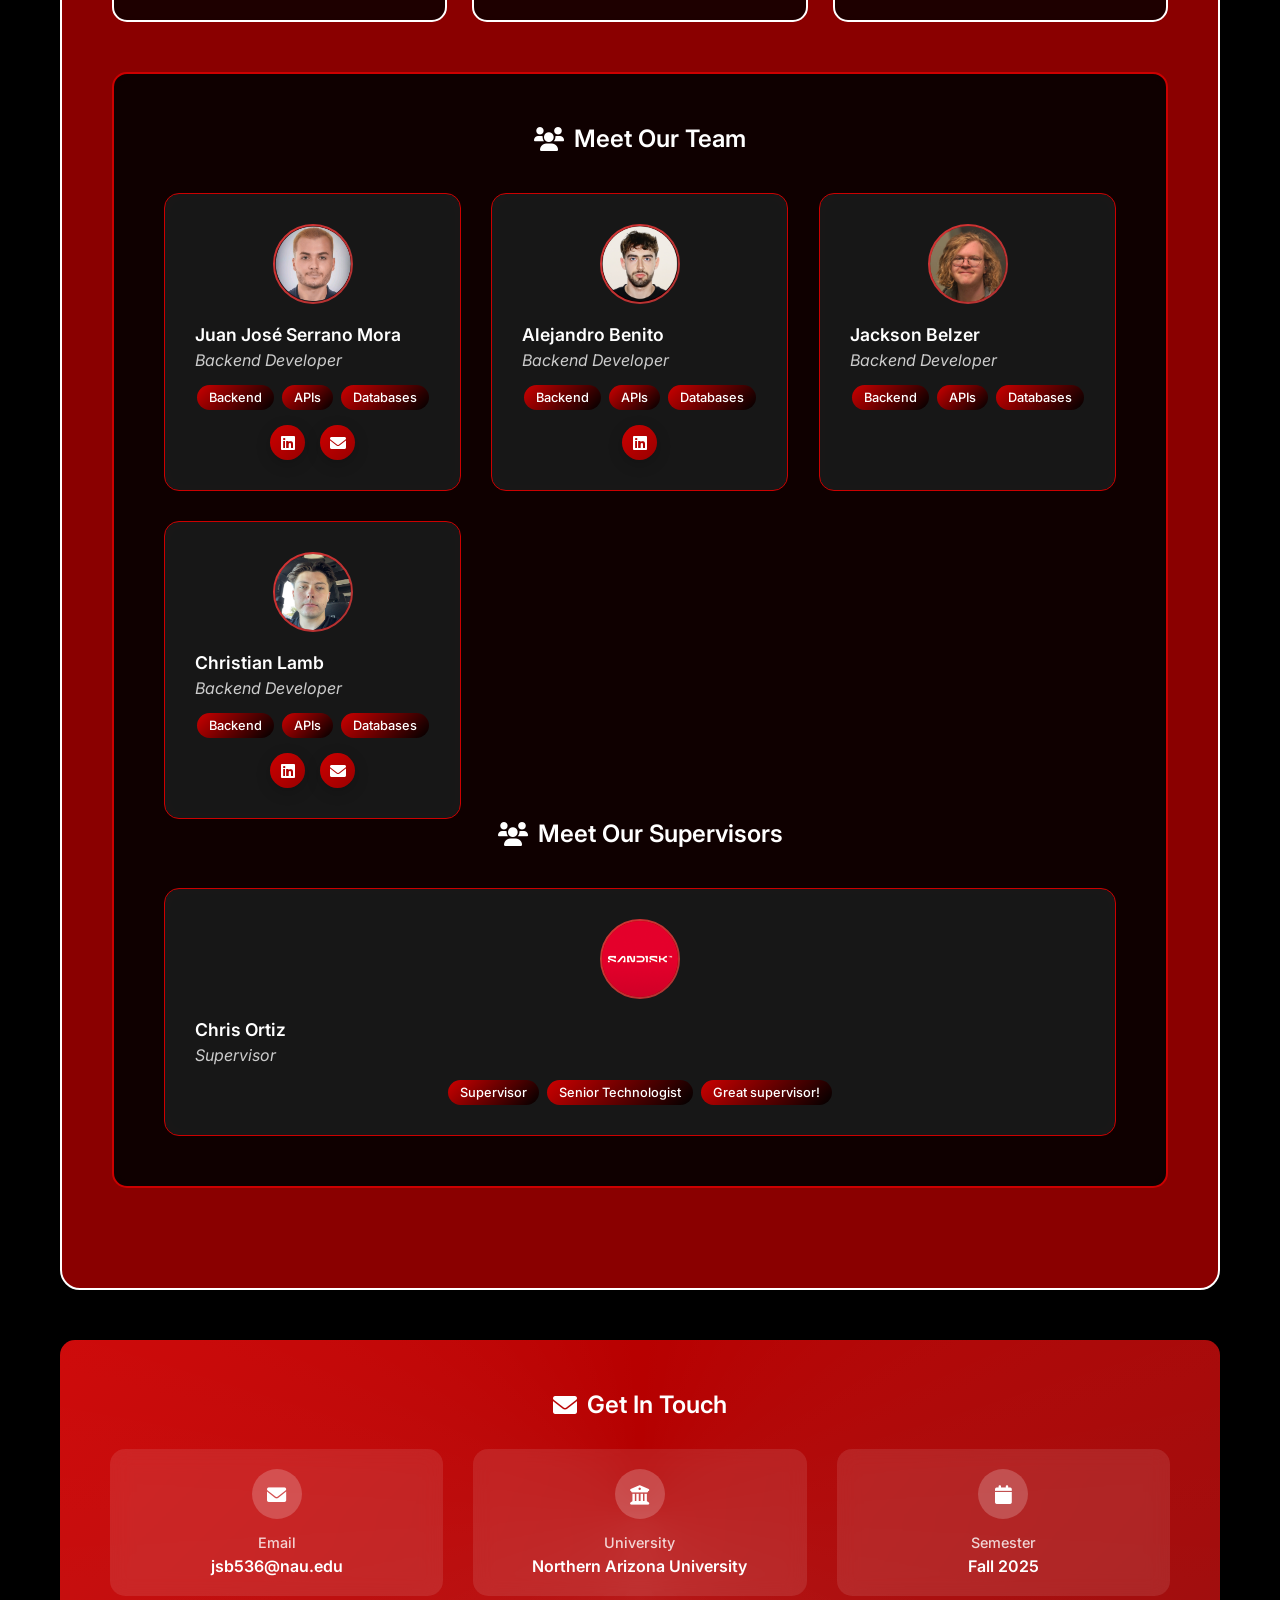
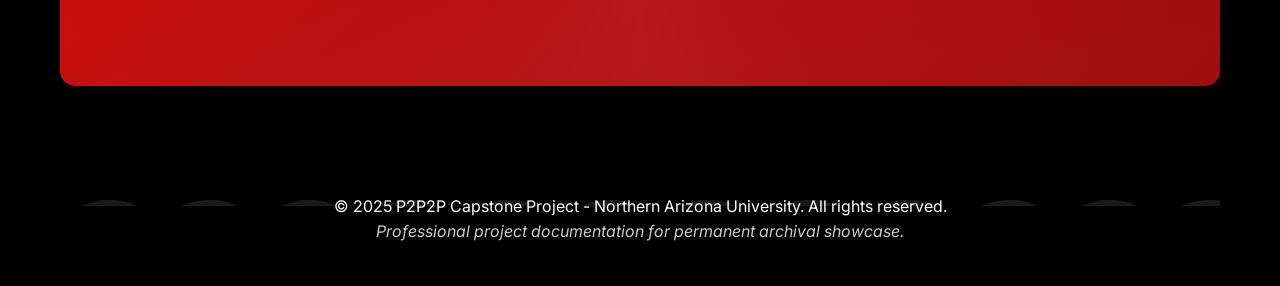
==== commit 152a1137: "Tweaked formatting and class "sand disk team" to ""san-disk-team""" ====
--- a/index.html
+++ b/index.html
@@ -201,11 +201,12 @@
                             </div>
                         </div>
                     </div>
+                </div>
                 <h3 class="section-title">
                     <i class="fas fa-users"></i>
                     Meet Our Supervisors
                 </h3>
-                <div class="sand disk team">
+                <div class="san-disk-team">
                     <div class="team-member">
                         <div class="member-avatar">
                             <img src="./images/sand-disk.png" alt="Chris Ortiz" class="member-photo">
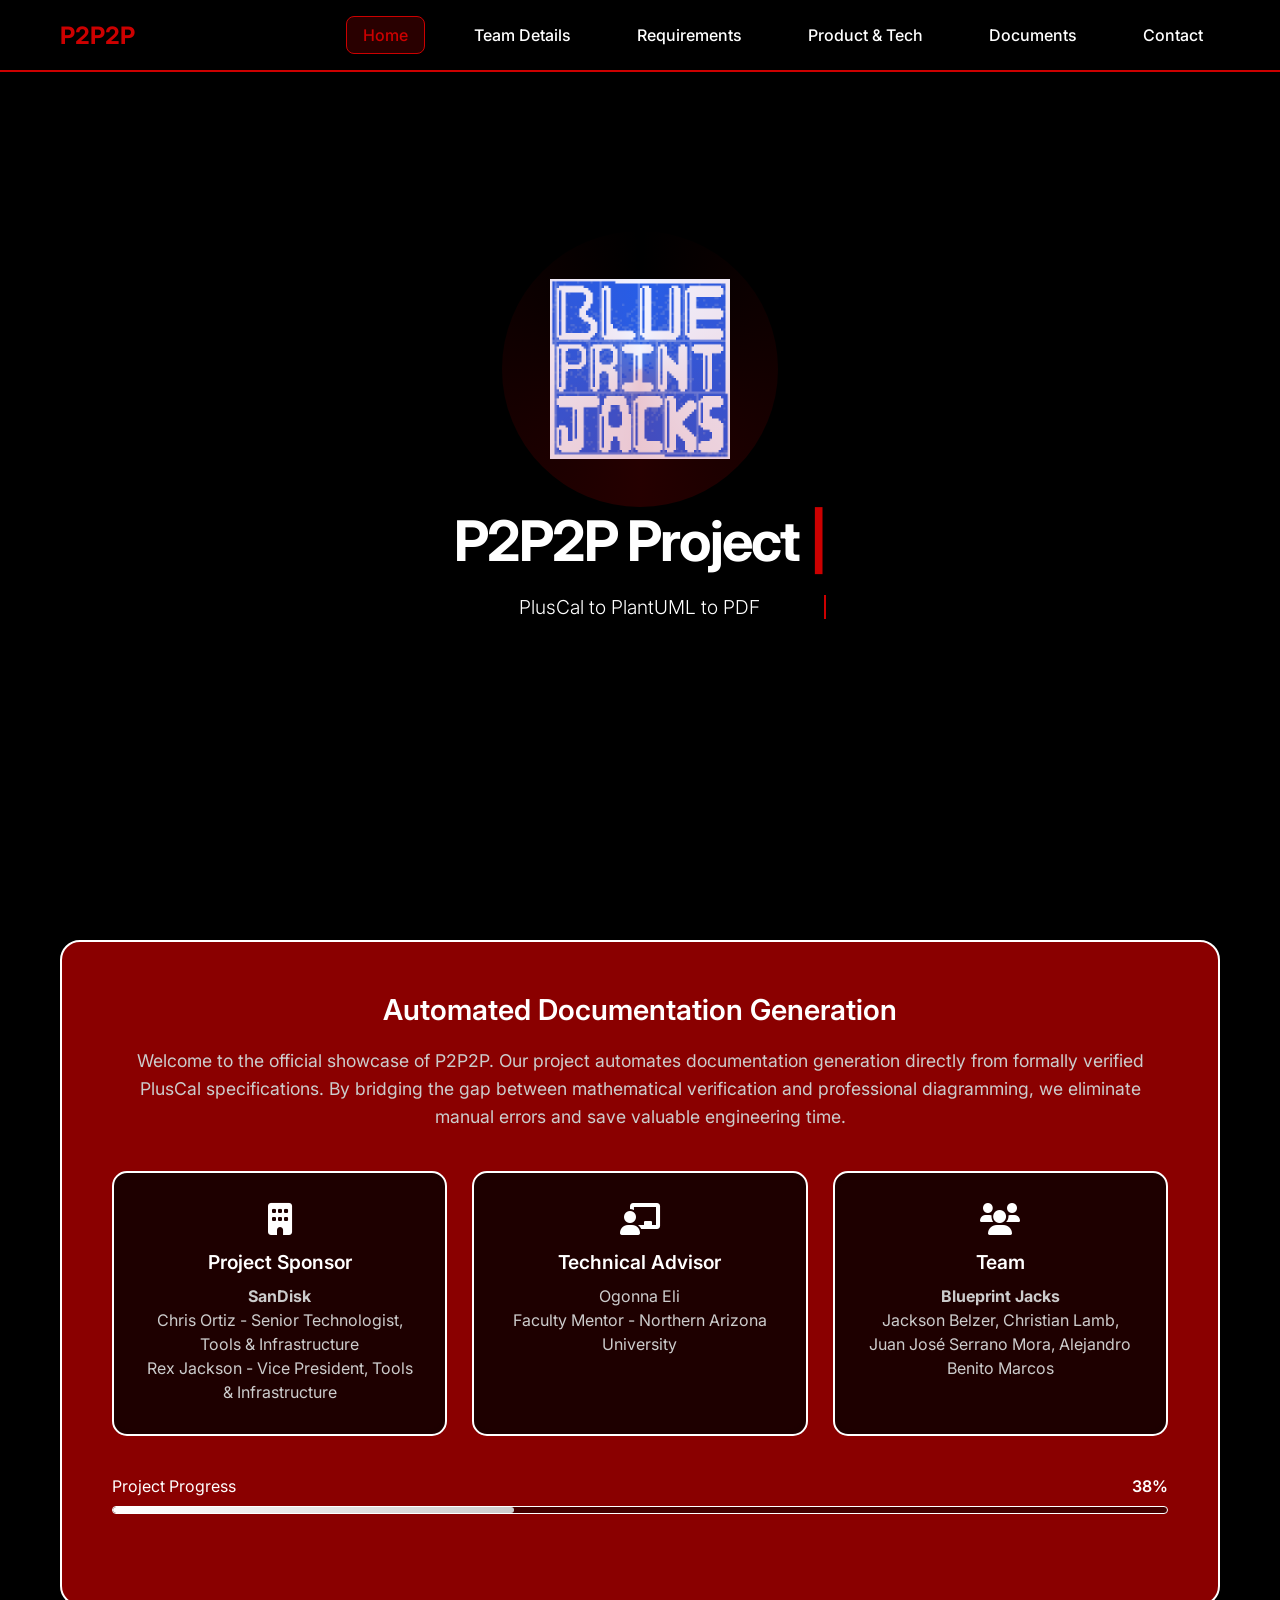
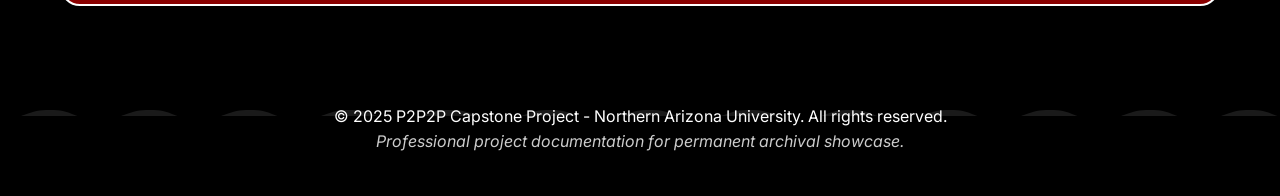
==== commit 6e22a6fe: "docs: Finalize Capstone website for archival submission - Updated team profiles with official NAU em" ====
--- a/index.html
+++ b/index.html
@@ -20,8 +20,11 @@
         <div class="nav-container">
             <div class="nav-logo">P2P2P</div>
             <div class="nav-menu">
-                <a href="#home" class="nav-link">Home</a>
-                <a href="#team" class="nav-link">Team</a>
+                <a href="#home" class="nav-link active">Home</a>
+                <a href="#team" class="nav-link">Team Details</a>
+                <a href="#requirements" class="nav-link">Requirements</a>
+                <a href="#product" class="nav-link">Product & Tech</a>
+                <a href="#documents" class="nav-link">Documents</a>
                 <a href="#contact" class="nav-link">Contact</a>
             </div>
             <div class="nav-toggle" id="mobile-menu">
@@ -33,8 +36,12 @@
     </nav>
 
     <div class="container">
-        <!-- Hero Section -->
-        <section class="hero" id="home">
+        <!-- =======================================================
+             HOME TAB (Original Hero & Main Content)
+             ======================================================= -->
+        <div id="home" class="tab-section active">
+            <!-- Hero Section -->
+            <section class="hero">
             <div class="hero-content">
                 <div class="logo-container">
                     <div class="logo">
@@ -46,35 +53,48 @@
                     <span class="title-line">P2P2P Project</span>
                     <span class="title-cursor">|</span>
                 </h1>
-                <p class="project-subtitle typing-text">Innovative Solutions for Tomorrow's Challenges</p>
-                <a href="https://github.com/xyloquack/P2P2P" target="_blank" class="cta-button">
-                    <span>Explore Project</span>
-                    <i class="fas fa-rocket"></i>
-                </a>
+                <p class="project-subtitle typing-text">PlusCal to PlantUML to PDF</p>
+
             </div>
         </section>
 
         <!-- Main Content -->
         <main class="main-content">
-            <div class="construction-badge">
-                <i class="fas fa-cog"></i>
-                <span>Under Construction</span>
-                <div class="badge-glow"></div>
-            </div>
-
-            <h2 class="welcome-message">Welcome to Our Capstone Project!</h2>
-            
-            <p class="description">
-                We're excited to share our journey as we develop the <strong>P2P2P project</strong> - an innovative solution that pushes the boundaries 
-                of technology. This website serves as our professional project documentation platform and will evolve throughout 
-                our Capstone development process. Stay tuned for updates, documentation, and exciting developments!
-            </p>
+
+
+                <h2 class="welcome-message">Automated Documentation Generation</h2>
+                
+                <p class="description">
+                    Welcome to the official showcase of P2P2P. Our project automates documentation generation directly from formally verified PlusCal specifications. By bridging the gap between mathematical verification and professional diagramming, we eliminate manual errors and save valuable engineering time.
+                </p>
+
+                <div class="features-grid">
+                    <div class="feature-card">
+                        <i class="fas fa-building" style="font-size: 2rem; color: var(--primary); margin-bottom: 15px;"></i>
+                        <h4>Project Sponsor</h4>
+                        <p><strong>SanDisk</strong></p>
+                        <p>Chris Ortiz - Senior Technologist, Tools & Infrastructure</p>
+                        <p>Rex Jackson - Vice President, Tools & Infrastructure</p>
+                    </div>
+                    <div class="feature-card">
+                        <i class="fas fa-chalkboard-teacher" style="font-size: 2rem; color: var(--primary); margin-bottom: 15px;"></i>
+                        <h4>Technical Advisor</h4>
+                        <p>Ogonna Eli</p>
+                        <p>Faculty Mentor - Northern Arizona University</p>
+                    </div>
+                    <div class="feature-card">
+                        <i class="fas fa-users" style="font-size: 2rem; color: var(--primary); margin-bottom: 15px;"></i>
+                        <h4>Team</h4>
+                        <p><strong>Blueprint Jacks</strong></p>
+                        <p>Jackson Belzer, Christian Lamb, Juan José Serrano Mora, Alejandro Benito Marcos</p>
+                    </div>
+                </div>
 
             <!-- Interactive Progress Bar -->
             <div class="progress-section">
                 <div class="progress-label">
                     <span>Project Progress</span>
-                    <span class="progress-percentage">15%</span>
+                    <span class="progress-percentage">100%</span>
                 </div>
                 <div class="progress-bar">
                     <div class="progress-fill"></div>
@@ -82,39 +102,32 @@
                 </div>
             </div>
 
-            <!-- Features Preview -->
-            <div class="features-preview">
+
+
+            </div>
+        </div>
+
+        <!-- =======================================================
+             TEAM TAB (Original Team Section)
+             ======================================================= -->
+        <div id="team" class="tab-section">
+            <!-- Team Section -->
+            <section class="team-section">
                 <h3 class="section-title">
-                    <i class="fas fa-star"></i>
-                    Coming Soon
+                    <i class="fas fa-clipboard-list"></i>
+                    The Problem & Solution
                 </h3>
-                <div class="features-grid">
-                    <div class="feature-card">
-                        <div class="feature-icon">
-                            <i class="fas fa-brain"></i>
-                        </div>
-                        <h4>AI Integration</h4>
-                        <p>Cutting-edge artificial intelligence</p>
-                    </div>
-                    <div class="feature-card">
-                        <div class="feature-icon">
-                            <i class="fas fa-shield-alt"></i>
-                        </div>
-                        <h4>Security First</h4>
-                        <p>Enterprise-grade security measures</p>
-                    </div>
-                    <div class="feature-card">
-                        <div class="feature-icon">
-                            <i class="fas fa-bolt"></i>
-                        </div>
-                        <h4>Lightning Fast</h4>
-                        <p>Optimized for maximum performance</p>
-                    </div>
-                </div>
-            </div>
-
-            <!-- Team Section -->
-            <section class="team-section" id="team">
+                <div class="features-grid" style="margin-bottom: 40px;">
+                    <div class="feature-card" style="text-align:left;">
+                        <h4>The Pains</h4>
+                        <p>Currently, formal methods like TLA+ and PlusCal are powerful but hard to communicate. Engineers write code, stakeholders need visuals, and formal models sit in between. Manual diagram generation is slow, quickly outdated, and error-prone. This creates a risk of hidden errors where documentation doesn't match the verified logic.</p>
+                    </div>
+                    <div class="feature-card" style="text-align:left;">
+                        <h4>The Gains</h4>
+                        <p>P2P2P provides 100% accurate diagrams consistent with mathematical verification. We save engineers valuable time and effort, ensure determinism (outputs generate in under 60 seconds), and encourage wider adoption of formal methods by making them social and visually accessible.</p>
+                    </div>
+                </div>
+
                 <h3 class="section-title">
                     <i class="fas fa-users"></i>
                     Meet Our Team
@@ -127,17 +140,20 @@
                         </div>
                         <div class="member-info">
                             <div class="member-name">Juan José Serrano Mora</div>
-                            <div class="member-role">Backend Developer</div>
+                            <div class="member-role">Architect</div>
                             <div class="member-skills">
                                 <span class="skill">Backend</span>
-                                <span class="skill">APIs</span>
-                                <span class="skill">Databases</span>
+                                <span class="skill">Rust Pipeline</span>
+                                <span class="skill">AST Parsing</span>
                             </div>
                             <div class="member-links">
-                                <a href="https://www.linkedin.com/in/juan-jos%C3%A9-serrano-mora/" target="_blank" class="member-linkedin">
+                                <a href="https://www.linkedin.com/in/juan-jose-serrano-mora/" target="_blank" class="member-linkedin">
                                     <i class="fab fa-linkedin"></i>
                                 </a>
-                                <a href="mailto:jserranom04@gmail.com" class="member-email">
+                                <a href="https://github.com/JSerranom04" target="_blank" class="member-github">
+                                    <i class="fab fa-github"></i>
+                                </a>
+                                <a href="mailto:js5992@nau.edu" class="member-email">
                                     <i class="fas fa-envelope"></i>
                                 </a>
                             </div>
@@ -150,15 +166,21 @@
                         </div>
                         <div class="member-info">
                             <div class="member-name">Alejandro Benito</div>
-                            <div class="member-role">Backend Developer</div>
+                            <div class="member-role">Release Manager</div>
                             <div class="member-skills">
-                                <span class="skill">Backend</span>
-                                <span class="skill">APIs</span>
-                                <span class="skill">Databases</span>
+                                <span class="skill">Documentation</span>
+                                <span class="skill">Diagrams</span>
+                                <span class="skill">System Design</span>
                             </div>
                             <div class="member-links">
                                 <a href="https://www.linkedin.com/in/albenito" target="_blank" class="member-linkedin">
                                     <i class="fab fa-linkedin"></i>
+                                </a>
+                                <a href="https://github.com/Parka1" target="_blank" class="member-github">
+                                    <i class="fab fa-github"></i>
+                                </a>
+                                <a href="mailto:ab5637@nau.edu" class="member-email">
+                                    <i class="fas fa-envelope"></i>
                                 </a>
                             </div>
                         </div>
@@ -170,11 +192,22 @@
                         </div>
                         <div class="member-info">
                             <div class="member-name">Jackson Belzer</div>
-                            <div class="member-role">Backend Developer</div>
+                            <div class="member-role">Team Lead</div>
                             <div class="member-skills">
                                 <span class="skill">Backend</span>
-                                <span class="skill">APIs</span>
-                                <span class="skill">Databases</span>
+                                <span class="skill">Rust Pipeline</span>
+                                <span class="skill">AST</span>
+                            </div>
+                            <div class="member-links">
+                                <a href="https://www.linkedin.com/in/jackson-belzer/" target="_blank" class="member-linkedin">
+                                    <i class="fab fa-linkedin"></i>
+                                </a>
+                                <a href="https://github.com/xyloquack" target="_blank" class="member-github">
+                                    <i class="fab fa-github"></i>
+                                </a>
+                                <a href="mailto:jsb536@nau.edu" class="member-email">
+                                    <i class="fas fa-envelope"></i>
+                                </a>
                             </div>
                         </div>
                     </div>
@@ -185,15 +218,18 @@
                         </div>
                         <div class="member-info">
                             <div class="member-name">Christian Lamb</div>
-                            <div class="member-role">Backend Developer</div>
+                            <div class="member-role">Recorder</div>
                             <div class="member-skills">
-                                <span class="skill">Backend</span>
-                                <span class="skill">APIs</span>
-                                <span class="skill">Databases</span>
+                                <span class="skill">VSCode</span>
+                                <span class="skill">TypeScript</span>
+                                <span class="skill">User Workflow</span>
                             </div>
                             <div class="member-links">
                                 <a href="https://www.linkedin.com/in/christian-lamb-0655a2247" target="_blank" class="member-linkedin">
                                     <i class="fab fa-linkedin"></i>
+                                </a>
+                                <a href="https://github.com/cjl525" target="_blank" class="member-github" style="color: var(--text);">
+                                    <i class="fab fa-github"></i>
                                 </a>
                                 <a href="mailto:cjl525@nau.edu" class="member-email">
                                     <i class="fas fa-envelope"></i>
@@ -216,18 +252,115 @@
                             <div class="member-name">Chris Ortiz</div>
                             <div class="member-role">Supervisor</div>
                             <div class="member-skills">
-                                <span class="skill">Supervisor</span>
-                                <span class="skill">Senior Technologist</span>
-                                <span class="skill">Great supervisor!</span>
+                                <span class="skill">Tools & Infrastructure</span>
+                                <span class="skill">SanDisk</span>
                             </div>
                         </div>
                     </div>
                 </div>
             </section>
-        </main>
-
-        <!-- Contact Section -->
-        <section class="contact-section" id="contact">
+            </section>
+        </div>
+
+        <!-- =======================================================
+             REQUIREMENTS TAB
+             ======================================================= -->
+        <div id="requirements" class="tab-section">
+            <main class="main-content">
+                <h2 class="welcome-message">Requirements & Schedule</h2>
+                <div class="features-grid">
+                    <div class="feature-card" style="text-align:left;">
+                        <h4>Major Requirements</h4>
+                        <p>Automated diagram generation (Activity, Sequence, State), VSCode integration, Verification-first approach (TLC Enforcement), and Professional PDF output with Hashing/Provenance.</p>
+                    </div>
+                    <div class="feature-card" style="text-align:left;">
+                        <h4>Milestones</h4>
+                        <p><strong>Alpha Demo I:</strong> Verified Activity Diagram Generation, VSCode Extension, TLC Enforcement.<br>
+                        <strong>Alpha Demo II:</strong> Sequence & State Diagrams, Improved Readability, PDF Verification.<br>
+                        <strong>Acceptance Demo:</strong> Template-driven PDFs, auto descriptions, performance optimizations.</p>
+                    </div>
+                    <div class="feature-card" style="text-align:left;">
+                        <h4>Status</h4>
+                        <p>All milestones successfully completed and delivered to SanDisk.</p>
+                    </div>
+                </div>
+            </main>
+        </div>
+
+        <!-- =======================================================
+             PRODUCT & TECH TAB
+             ======================================================= -->
+        <div id="product" class="tab-section">
+            <main class="main-content">
+                <h2 class="welcome-message">The Product</h2>
+                <p class="description" style="text-align:left;"><strong>Value Proposition:</strong> "Making formal methods explainable." Automatically generate trusted, professional documentation directly from verified PlusCal models.</p>
+                <div class="features-grid">
+                    <div class="feature-card">
+                        <h4>Architecture</h4>
+                        <p>Modular monolith utilizing a Pipeline Dependency Model (VSCode -> TLC -> Rust -> PlantUML -> LaTeX).</p>
+                    </div>
+                    <div class="feature-card">
+                        <h4>Technologies</h4>
+                        <p>VSCode Extension (TypeScript), Rust Backend (Parser/AST), TLA+/TLC Toolchain, PlantUML, LaTeX.</p>
+                    </div>
+                    <div class="feature-card">
+                        <h4>Codebase</h4>
+                        <a href="https://github.com/chris-ortiz-sndk/P2P2P.git" target="_blank" class="cta-button" style="padding: 10px 20px; font-size: 0.9rem;">View Repository</a>
+                    </div>
+                </div>
+            </main>
+        </div>
+
+        <!-- =======================================================
+             DOCUMENTS TAB
+             ======================================================= -->
+        <div id="documents" class="tab-section">
+            <main class="main-content">
+                <h2 class="welcome-message">Document Archive</h2>
+                <div class="features-grid" style="margin-bottom: 20px;">
+                    <div class="feature-card" style="text-align:left;">
+                        <h4>Software Design Document</h4>
+                        <p>System blueprints, architecture, component interfaces, and pipeline model details.</p>
+                        <a href="./data/Software Design Document.docx" class="cta-button" style="padding: 10px 20px; font-size: 0.9rem;" download>Download</a>
+                    </div>
+                    <div class="feature-card" style="text-align:left;">
+                        <h4>Software Testing Plan</h4>
+                        <p>Unit testing strategy for the Rust backend, integration scenarios, and usability testing.</p>
+                        <a href="./data/Software Testing Plan.docx" class="cta-button" style="padding: 10px 20px; font-size: 0.9rem;" download>Download</a>
+                    </div>
+                    <div class="feature-card" style="text-align:left;">
+                        <h4>Final Report</h4>
+                        <p>Comprehensive summary of the P2P2P system, development timeline, and future work.</p>
+                        <a href="./data/Final Report.docx" class="cta-button" style="padding: 10px 20px; font-size: 0.9rem;" download>Download</a>
+                    </div>
+                </div>
+                <div class="features-grid">
+                    <div class="feature-card" style="text-align:left;">
+                        <h4>P2P2P User Manual</h4>
+                        <p>Installation guide, configuration settings, and daily operation workflow for engineers.</p>
+                        <a href="./data/P2P2P User Manual.docx" class="cta-button" style="padding: 10px 20px; font-size: 0.9rem;" download>Download</a>
+                    </div>
+                    <div class="feature-card" style="text-align:left;">
+                        <h4>Presentations (Alpha & Acceptance)</h4>
+                        <p>Slide decks tracking the project's evolution and milestones demonstrations.</p>
+                        <a href="./data/UGRADS Capstone Presentation.pptx" class="cta-button" style="padding: 10px 20px; font-size: 0.9rem; margin-right: 5px;" download>UGRADS</a>
+                        <a href="./data/Acceptance Demo.docx" class="cta-button" style="padding: 10px 20px; font-size: 0.9rem;" download>Acceptance</a>
+                    </div>
+                    <div class="feature-card" style="text-align:left;">
+                        <h4>Extras</h4>
+                        <p><strong>TLA+ Community Event @ ETAPS 2026:</strong> "Making Formal Methods Explainable" presentation.</p>
+                        <a href="./data/TLA+ Community Event 2026.pptx" class="cta-button" style="padding: 10px 20px; font-size: 0.9rem;" download>Download</a>
+                    </div>
+                </div>
+            </main>
+        </div>
+
+        <!-- =======================================================
+             CONTACT TAB (Original Contact Section)
+             ======================================================= -->
+        <div id="contact" class="tab-section">
+            <!-- Contact Section -->
+            <section class="contact-section">
             <h3 class="section-title">
                 <i class="fas fa-envelope"></i>
                 Get In Touch
@@ -239,8 +372,8 @@
                             <i class="fas fa-envelope"></i>
                         </div>
                         <div class="contact-details">
-                            <span class="contact-label">Email</span>
-                            <span class="contact-value">jsb536@nau.edu</span>
+                            <span class="contact-label">Contact Emails</span>
+                            <span class="contact-value">js5992@nau.edu, cjl525@nau.edu,<br>jsb536@nau.edu, ab5637@nau.edu</span>
                         </div>
                     </div>
                     <div class="contact-item">
@@ -252,18 +385,11 @@
                             <span class="contact-value">Northern Arizona University</span>
                         </div>
                     </div>
-                    <div class="contact-item">
-                        <div class="contact-icon">
-                            <i class="fas fa-calendar"></i>
-                        </div>
-                        <div class="contact-details">
-                            <span class="contact-label">Semester</span>
-                            <span class="contact-value">Fall 2025</span>
-                        </div>
-                    </div>
+
                 </div>
             </div>
         </section>
+        </div>
 
         <!-- Footer -->
         <footer class="footer">
--- a/styles.css
+++ b/styles.css
@@ -474,7 +474,7 @@
 .progress-fill {
     height: 100%;
     background: linear-gradient(90deg, #FFFFFF 0%, #CCCCCC 100%);
-    width: 15%;
+    width: 100%;
     border-radius: var(--border-radius-sm);
     animation: progress-pulse 2s ease-in-out infinite;
     position: relative;
@@ -488,7 +488,7 @@
 .progress-sparkle {
     position: absolute;
     top: 0;
-    left: 15%;
+    left: 100%;
     width: 20px;
     height: 8px;
     background: rgba(0, 0, 0, 0.8);
@@ -738,6 +738,7 @@
 }
 
 .member-linkedin,
+.member-github,
 .member-email {
     width: 35px;
     height: 35px;
@@ -754,6 +755,7 @@
 }
 
 .member-linkedin:hover,
+.member-github:hover,
 .member-email:hover {
     transform: translateY(-3px) scale(1.1);
     box-shadow: 0 8px 25px rgba(204, 0, 0, 0.4);
@@ -1035,4 +1037,20 @@
     .member-skills {
         justify-content: center;
     }
-} +} 
+/* ==========================================================================
+   Tabs Logic
+   ========================================================================== */
+.tab-section {
+    display: none;
+    animation: fadeInScale 0.4s ease forwards;
+}
+.tab-section.active {
+    display: block;
+}
+.nav-link.active {
+    color: #CC0000;
+    background: rgba(204, 0, 0, 0.1);
+    border-color: #CC0000;
+}
+
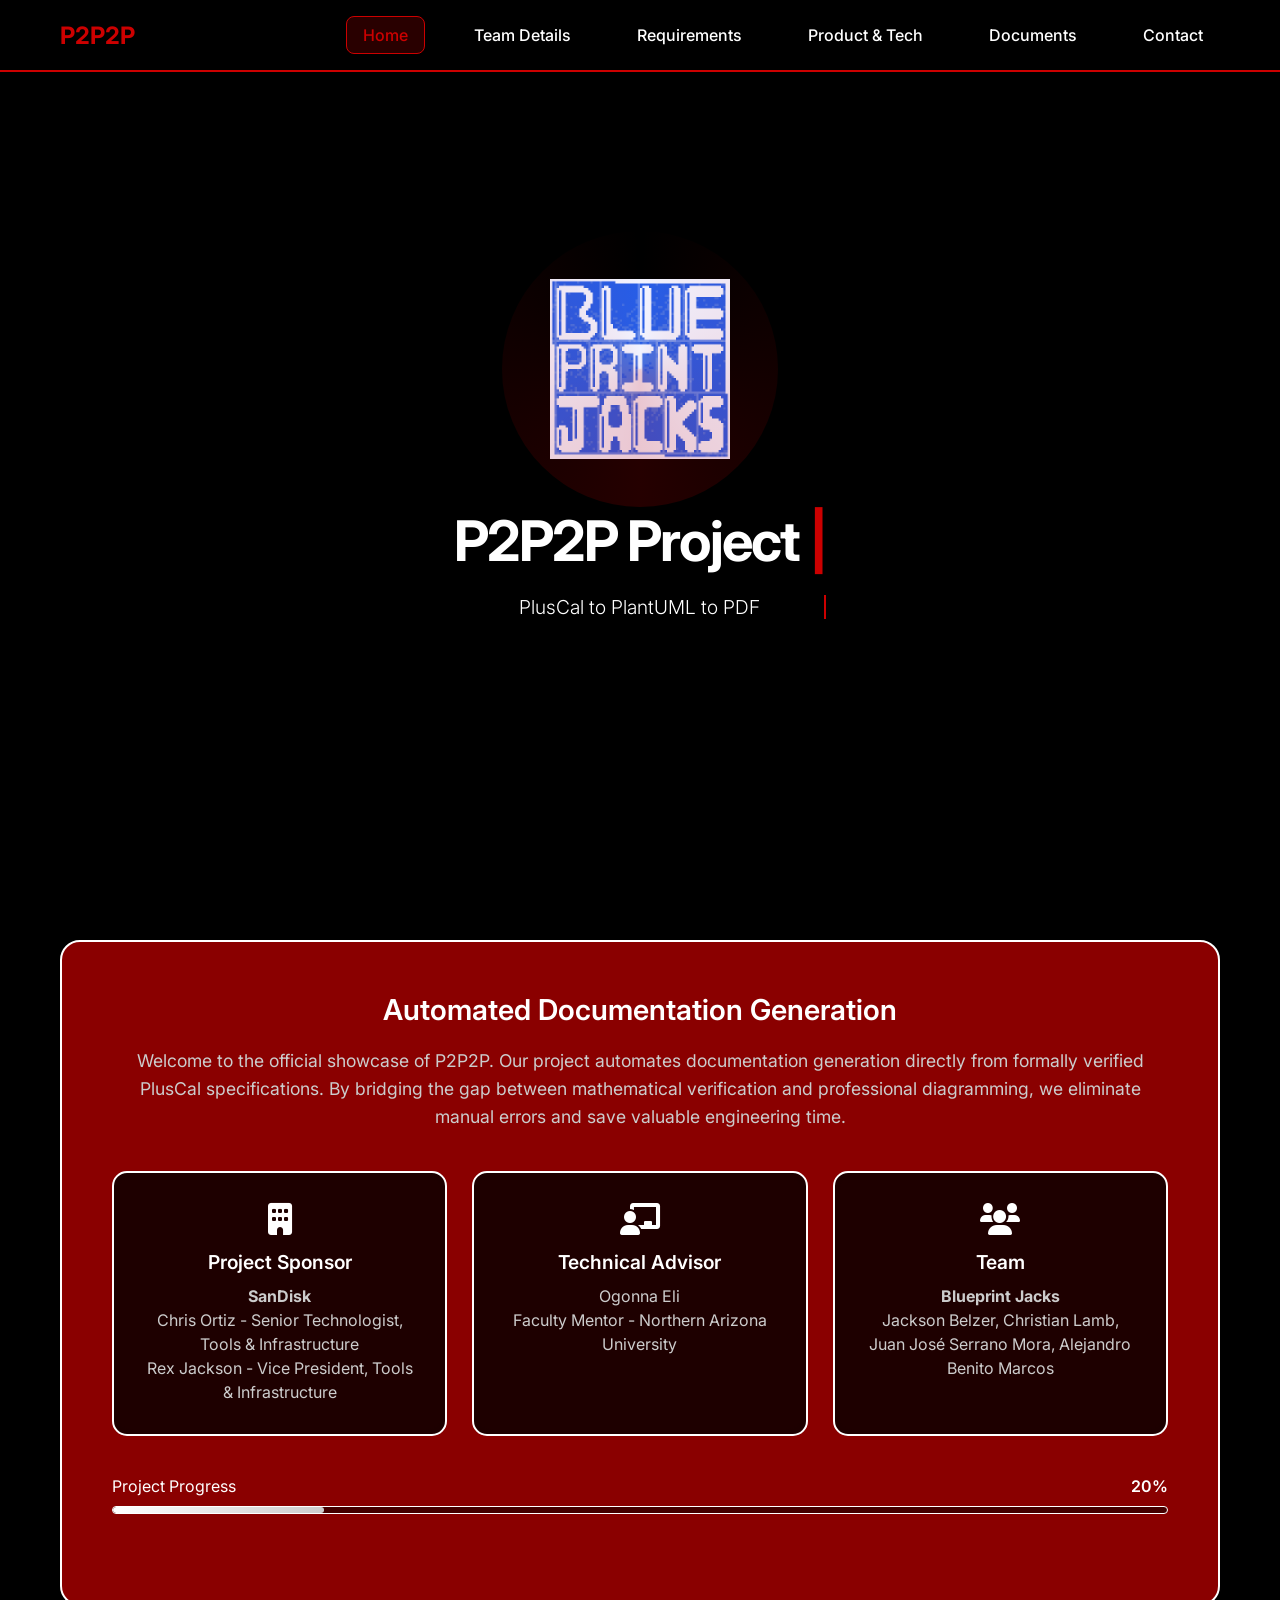
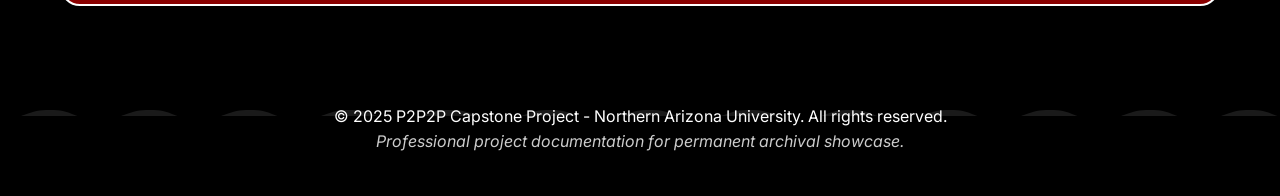
==== commit aecea430: "docs: Add final UGRADS video and update team metadata in README - Embedded final UGRADS presentation" ====
--- a/index.html
+++ b/index.html
@@ -308,6 +308,21 @@
                         <a href="https://github.com/chris-ortiz-sndk/P2P2P.git" target="_blank" class="cta-button" style="padding: 10px 20px; font-size: 0.9rem;">View Repository</a>
                     </div>
                 </div>
+
+                <h3 class="section-title" style="margin-top: 40px; margin-bottom: 20px;">
+                    <i class="fas fa-video"></i>
+                    Product Showcase
+                </h3>
+                <div style="display: flex; flex-direction: column; align-items: center; gap: 20px;">
+                    <video controls width="100%" style="max-width: 800px; border-radius: 12px; border: 2px solid var(--primary); box-shadow: 0 10px 30px rgba(0,0,0,0.5);">
+                        <source src="web/videos/P2P2P_Final_Video.mp4" type="video/mp4">
+                        Your browser does not support the video tag.
+                    </video>
+                    <a href="web/videos/P2P2P_Final_Video.mp4" download class="cta-button" style="padding: 10px 20px; font-size: 0.9rem;">
+                        <span>Download Final Presentation</span>
+                        <i class="fas fa-download"></i>
+                    </a>
+                </div>
             </main>
         </div>
 
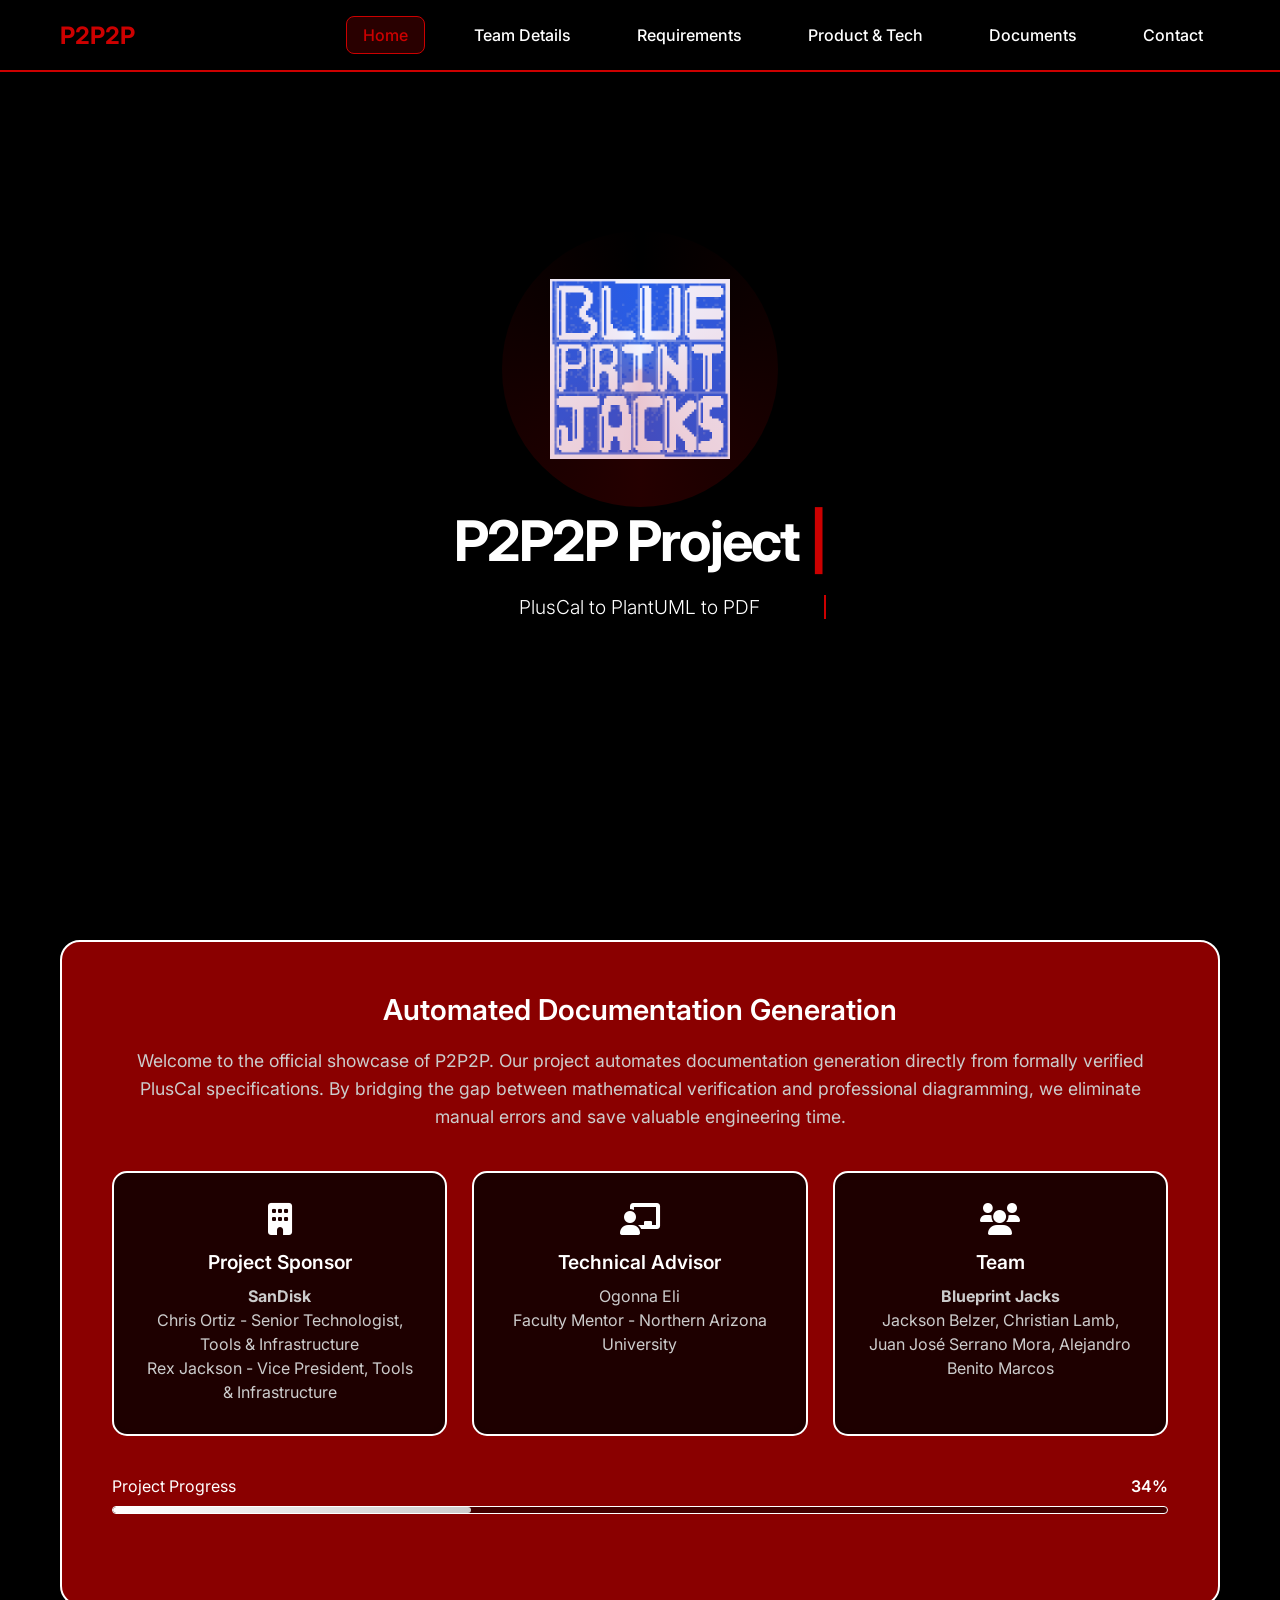
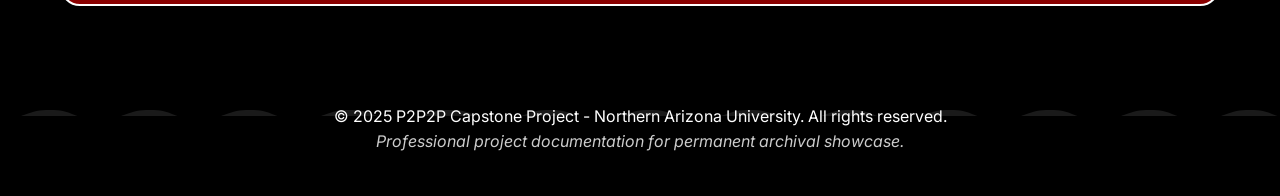
==== commit 5cd9c99d: "fix: resolve HTML tag leakage causing video duplication across tabs - Removed extra closing div in P" ====
--- a/index.html
+++ b/index.html
@@ -105,6 +105,7 @@
 
 
             </div>
+            </main>
         </div>
 
         <!-- =======================================================
@@ -125,6 +126,16 @@
                     <div class="feature-card" style="text-align:left;">
                         <h4>The Gains</h4>
                         <p>P2P2P provides 100% accurate diagrams consistent with mathematical verification. We save engineers valuable time and effort, ensure determinism (outputs generate in under 60 seconds), and encourage wider adoption of formal methods by making them social and visually accessible.</p>
+                    </div>
+                </div>
+
+                <h3 class="section-title">
+                    <i class="fas fa-rocket"></i>
+                    Project Pitch
+                </h3>
+                <div style="display: flex; flex-direction: column; align-items: center; gap: 20px; margin-bottom: 50px;">
+                    <div class="video-container" style="position: relative; padding-bottom: 56.25%; height: 0; overflow: hidden; width: 100%; max-width: 800px; border-radius: 12px; border: 2px solid var(--primary); box-shadow: 0 10px 30px rgba(0,0,0,0.5);">
+                        <iframe style="position: absolute; top: 0; left: 0; width: 100%; height: 100%;" src="https://www.youtube.com/embed/b-cCgT3E6K0" title="P2P2P Project Pitch" frameborder="0" allow="accelerometer; autoplay; clipboard-write; encrypted-media; gyroscope; picture-in-picture; web-share" allowfullscreen></iframe>
                     </div>
                 </div>
 
@@ -259,7 +270,6 @@
                     </div>
                 </div>
             </section>
-            </section>
         </div>
 
         <!-- =======================================================
@@ -303,25 +313,41 @@
                         <h4>Technologies</h4>
                         <p>VSCode Extension (TypeScript), Rust Backend (Parser/AST), TLA+/TLC Toolchain, PlantUML, LaTeX.</p>
                     </div>
+                </div>
+
+                <div class="value-prop" style="background: rgba(204, 0, 0, 0.1); padding: 25px; border-radius: 12px; border-left: 5px solid #CC0000; margin: 40px 0; text-align: left;">
+                    <h3 style="margin-top: 0; color: #CC0000;">Value Proposition</h3>
+                    <p style="font-size: 1.1rem; line-height: 1.6;">"Making formal methods explainable." P2P2P automates the generation of trusted, professional documentation directly from verified PlusCal models, bridging the gap between rigorous formal verification and clear stakeholder communication.</p>
+                </div>
+
+                <div style="text-align: left; margin-bottom: 40px;">
+                    <h3 class="section-title" style="margin-bottom: 20px;">Use Case: The Verified Design Cycle</h3>
+                    <p>Imagine a firmware engineer designing a new memory controller protocol. traditionally, they would write a specification and then manually draw diagrams—a process prone to errors and desynchronization. With <strong>P2P2P</strong>, the engineer writes the <strong>PlusCal</strong> algorithm, verifies it with <strong>TLC</strong>, and instantly generates a <strong>PlantUML sequence diagram</strong> and a professional <strong>PDF report</strong> that are guaranteed to match the verified code.</p>
+                </div>
                     <div class="feature-card">
                         <h4>Codebase</h4>
                         <a href="https://github.com/chris-ortiz-sndk/P2P2P.git" target="_blank" class="cta-button" style="padding: 10px 20px; font-size: 0.9rem;">View Repository</a>
                     </div>
-                </div>
 
                 <h3 class="section-title" style="margin-top: 40px; margin-bottom: 20px;">
                     <i class="fas fa-video"></i>
-                    Product Showcase
+                    Product Demo
                 </h3>
-                <div style="display: flex; flex-direction: column; align-items: center; gap: 20px;">
-                    <video controls width="100%" style="max-width: 800px; border-radius: 12px; border: 2px solid var(--primary); box-shadow: 0 10px 30px rgba(0,0,0,0.5);">
-                        <source src="web/videos/P2P2P_Final_Video.mp4" type="video/mp4">
-                        Your browser does not support the video tag.
-                    </video>
-                    <a href="web/videos/P2P2P_Final_Video.mp4" download class="cta-button" style="padding: 10px 20px; font-size: 0.9rem;">
-                        <span>Download Final Presentation</span>
-                        <i class="fas fa-download"></i>
-                    </a>
+                <div style="display: flex; flex-direction: column; align-items: center; gap: 30px;">
+                    <!-- UGRADS Demo -->
+                    <div style="width: 100%; max-width: 800px;">
+                        <h4 style="margin-bottom: 15px; text-align: left;"><i class="fas fa-graduation-cap"></i> Final UGRADS Presentation</h4>
+                        <div class="video-container" style="position: relative; padding-bottom: 56.25%; height: 0; overflow: hidden; width: 100%; border-radius: 12px; border: 2px solid var(--primary); box-shadow: 0 10px 30px rgba(0,0,0,0.5);">
+                            <iframe style="position: absolute; top: 0; left: 0; width: 100%; height: 100%;" src="https://www.youtube.com/embed/3ykmIHiTMlc" title="P2P2P UGRADS Demo" frameborder="0" allow="accelerometer; autoplay; clipboard-write; encrypted-media; gyroscope; picture-in-picture; web-share" allowfullscreen></iframe>
+                        </div>
+                    </div>
+
+                    <div style="display: flex; gap: 15px; flex-wrap: wrap; justify-content: center;">
+                        <a href="https://youtu.be/3ykmIHiTMlc" target="_blank" class="cta-button" style="padding: 10px 20px; font-size: 0.9rem; background: #FF0000;">
+                            <span>Watch Demo on YouTube</span>
+                            <i class="fab fa-youtube"></i>
+                        </a>
+                    </div>
                 </div>
             </main>
         </div>
@@ -361,10 +387,22 @@
                         <a href="./data/UGRADS Capstone Presentation.pptx" class="cta-button" style="padding: 10px 20px; font-size: 0.9rem; margin-right: 5px;" download>UGRADS</a>
                         <a href="./data/Acceptance Demo.docx" class="cta-button" style="padding: 10px 20px; font-size: 0.9rem;" download>Acceptance</a>
                     </div>
-                    <div class="feature-card" style="text-align:left;">
-                        <h4>Extras</h4>
-                        <p><strong>TLA+ Community Event @ ETAPS 2026:</strong> "Making Formal Methods Explainable" presentation.</p>
-                        <a href="./data/TLA+ Community Event 2026.pptx" class="cta-button" style="padding: 10px 20px; font-size: 0.9rem;" download>Download</a>
+                </div>
+                <div class="doc-category" style="margin-top: 30px; grid-column: 1 / -1; background: rgba(204, 0, 0, 0.1); padding: 25px; border-radius: 12px; border: 1px solid var(--primary);">
+                    <h3 style="color: var(--primary); margin-top: 0;"><i class="fas fa-trophy"></i> Key Achievement: ETAPS 2026</h3>
+                    <p>Our team was invited to present the P2P2P project outcomes at the <strong>TLA+ Community Event @ ETAPS 2026</strong>. This international recognition highlights the innovation and industrial relevance of our work.</p>
+                    
+                    <div class="video-container" style="position: relative; padding-bottom: 56.25%; height: 0; overflow: hidden; width: 100%; border-radius: 12px; border: 2px solid var(--primary); box-shadow: 0 10px 30px rgba(0,0,0,0.5); margin: 20px 0;">
+                        <iframe style="position: absolute; top: 0; left: 0; width: 100%; height: 100%;" src="https://www.youtube.com/embed/gILKvGZiWgM" title="P2P2P - ETAPS 2026" frameborder="0" allow="accelerometer; autoplay; clipboard-write; encrypted-media; gyroscope; picture-in-picture; web-share" allowfullscreen></iframe>
+                    </div>
+
+                    <div style="margin-top: 15px; display: flex; gap: 15px; align-items: center; flex-wrap: wrap;">
+                        <a href="https://youtu.be/gILKvGZiWgM?si=8AKTrqrKUOR_qVeX" target="_blank" class="cta-button" style="padding: 10px 20px; font-size: 0.9rem; background: #FF0000;">
+                            <i class="fab fa-youtube"></i> Watch on YouTube
+                        </a>
+                        <a href="./data/TLA+ Community Event 2026.pptx" class="cta-button" style="padding: 10px 20px; font-size: 0.9rem;" download>
+                            <i class="fas fa-file-powerpoint"></i> Download Slides
+                        </a>
                     </div>
                 </div>
             </main>
@@ -400,7 +438,15 @@
                             <span class="contact-value">Northern Arizona University</span>
                         </div>
                     </div>
-
+                    <div class="contact-item">
+                        <div class="contact-icon">
+                            <i class="fas fa-building"></i>
+                        </div>
+                        <div class="contact-details">
+                            <span class="contact-label">Industry Partner</span>
+                            <span class="contact-value">SanDisk Corporation</span>
+                        </div>
+                    </div>
                 </div>
             </div>
         </section>
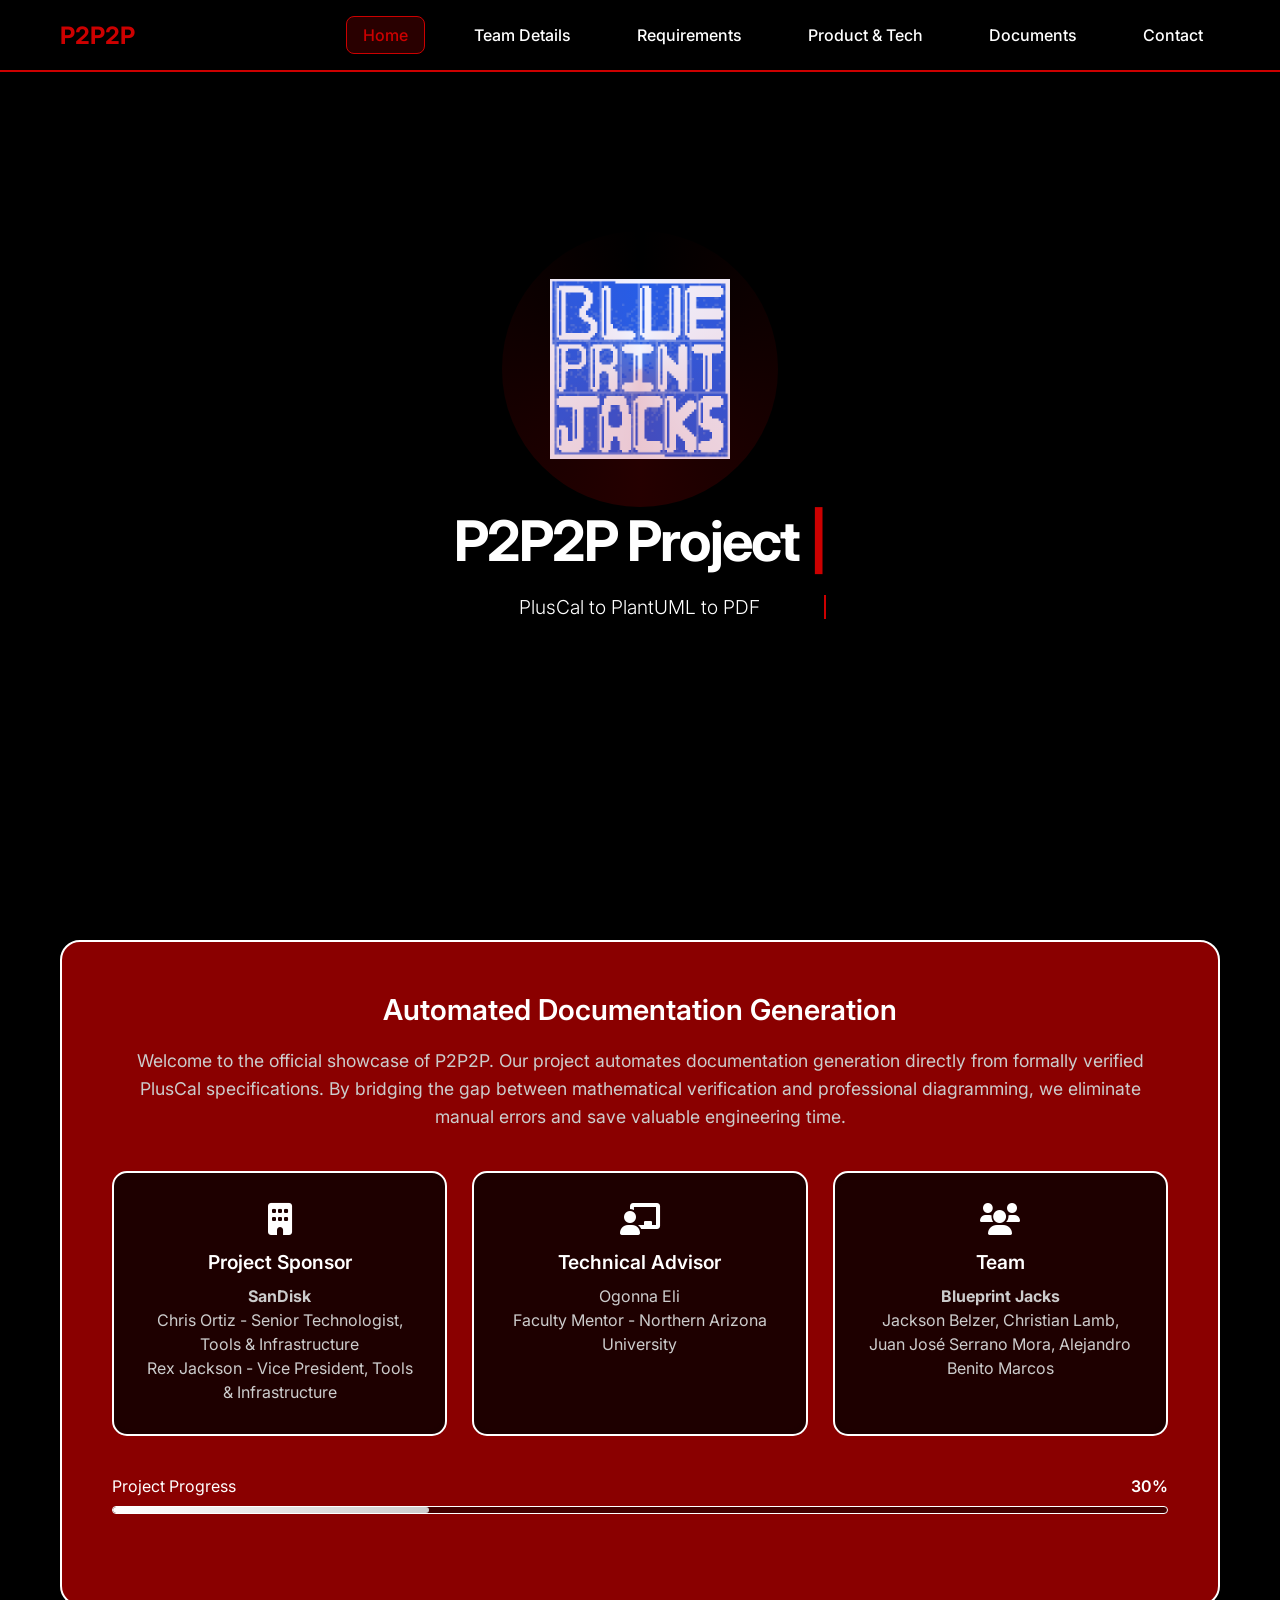
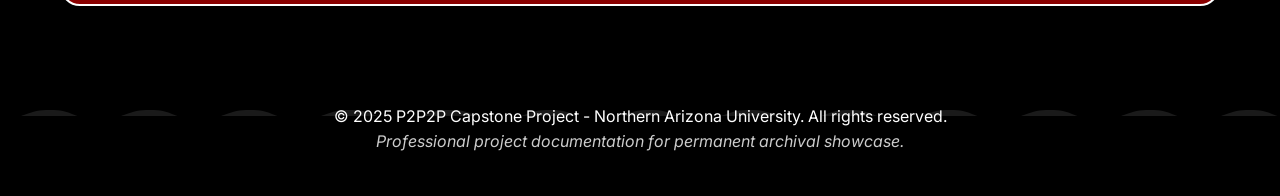
==== commit 4f44c7e2: "moved project pitch to requeriments page" ====
--- a/index.html
+++ b/index.html
@@ -115,31 +115,6 @@
             <!-- Team Section -->
             <section class="team-section">
                 <h3 class="section-title">
-                    <i class="fas fa-clipboard-list"></i>
-                    The Problem & Solution
-                </h3>
-                <div class="features-grid" style="margin-bottom: 40px;">
-                    <div class="feature-card" style="text-align:left;">
-                        <h4>The Pains</h4>
-                        <p>Currently, formal methods like TLA+ and PlusCal are powerful but hard to communicate. Engineers write code, stakeholders need visuals, and formal models sit in between. Manual diagram generation is slow, quickly outdated, and error-prone. This creates a risk of hidden errors where documentation doesn't match the verified logic.</p>
-                    </div>
-                    <div class="feature-card" style="text-align:left;">
-                        <h4>The Gains</h4>
-                        <p>P2P2P provides 100% accurate diagrams consistent with mathematical verification. We save engineers valuable time and effort, ensure determinism (outputs generate in under 60 seconds), and encourage wider adoption of formal methods by making them social and visually accessible.</p>
-                    </div>
-                </div>
-
-                <h3 class="section-title">
-                    <i class="fas fa-rocket"></i>
-                    Project Pitch
-                </h3>
-                <div style="display: flex; flex-direction: column; align-items: center; gap: 20px; margin-bottom: 50px;">
-                    <div class="video-container" style="position: relative; padding-bottom: 56.25%; height: 0; overflow: hidden; width: 100%; max-width: 800px; border-radius: 12px; border: 2px solid var(--primary); box-shadow: 0 10px 30px rgba(0,0,0,0.5);">
-                        <iframe style="position: absolute; top: 0; left: 0; width: 100%; height: 100%;" src="https://www.youtube.com/embed/b-cCgT3E6K0" title="P2P2P Project Pitch" frameborder="0" allow="accelerometer; autoplay; clipboard-write; encrypted-media; gyroscope; picture-in-picture; web-share" allowfullscreen></iframe>
-                    </div>
-                </div>
-
-                <h3 class="section-title">
                     <i class="fas fa-users"></i>
                     Meet Our Team
                 </h3>
@@ -292,6 +267,31 @@
                     <div class="feature-card" style="text-align:left;">
                         <h4>Status</h4>
                         <p>All milestones successfully completed and delivered to SanDisk.</p>
+                    </div>
+                </div>
+
+                <h3 class="section-title" style="margin-top: 50px;">
+                    <i class="fas fa-clipboard-list"></i>
+                    The Problem & Solution
+                </h3>
+                <div class="features-grid" style="margin-bottom: 40px;">
+                    <div class="feature-card" style="text-align:left;">
+                        <h4>The Pains</h4>
+                        <p>Currently, formal methods like TLA+ and PlusCal are powerful but hard to communicate. Engineers write code, stakeholders need visuals, and formal models sit in between. Manual diagram generation is slow, quickly outdated, and error-prone. This creates a risk of hidden errors where documentation doesn't match the verified logic.</p>
+                    </div>
+                    <div class="feature-card" style="text-align:left;">
+                        <h4>The Gains</h4>
+                        <p>P2P2P provides 100% accurate diagrams consistent with mathematical verification. We save engineers valuable time and effort, ensure determinism (outputs generate in under 60 seconds), and encourage wider adoption of formal methods by making them social and visually accessible.</p>
+                    </div>
+                </div>
+
+                <h3 class="section-title">
+                    <i class="fas fa-rocket"></i>
+                    Project Pitch
+                </h3>
+                <div style="display: flex; flex-direction: column; align-items: center; gap: 20px; margin-bottom: 50px;">
+                    <div class="video-container" style="position: relative; padding-bottom: 56.25%; height: 0; overflow: hidden; width: 100%; max-width: 800px; border-radius: 12px; border: 2px solid var(--primary); box-shadow: 0 10px 30px rgba(0,0,0,0.5);">
+                        <iframe style="position: absolute; top: 0; left: 0; width: 100%; height: 100%;" src="https://www.youtube.com/embed/b-cCgT3E6K0" title="P2P2P Project Pitch" frameborder="0" allow="accelerometer; autoplay; clipboard-write; encrypted-media; gyroscope; picture-in-picture; web-share" allowfullscreen></iframe>
                     </div>
                 </div>
             </main>
